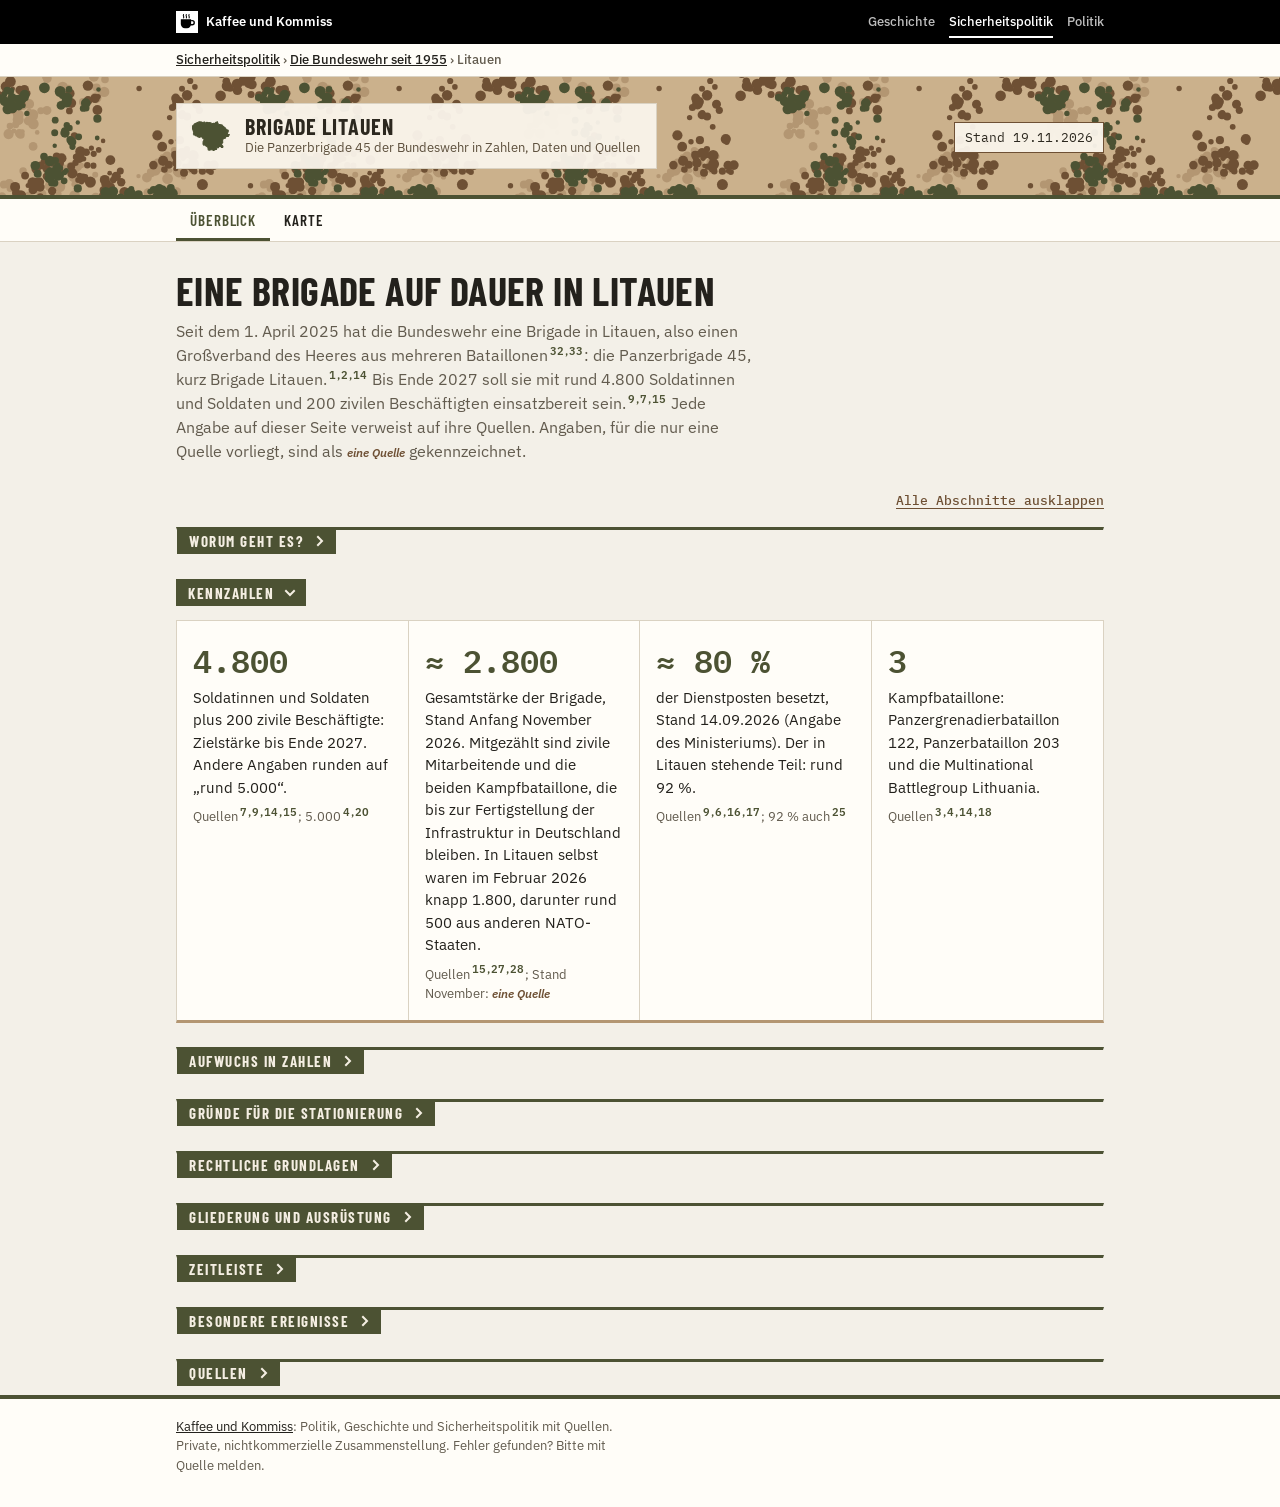
==== index.html @ 0fd501fd "Arbeitsstand aus claude/project-thread-g8y09g nach main übernehmen (PRs #5–#8) Co-Authored-By: Claud" ====
<!doctype html>
<html lang="de" class="kk-b-sipo">
<head>
<meta charset="utf-8">
<meta name="viewport" content="width=device-width, initial-scale=1">
<title>Brigade Litauen der Bundeswehr</title>
<meta name="description" content="Die Panzerbrigade 45 der Bundeswehr in Litauen: Kennzahlen, Aufwuchs, rechtliche Grundlagen, Zeitleiste und Kritik, jede Angabe mit Quelle.">
<link rel="canonical" href="https://kaffeeundkommiss.github.io/bundeswehr-litauen/">
<meta property="og:type" content="website">
<meta property="og:locale" content="de_DE">
<meta property="og:site_name" content="Kaffee und Kommiss">
<meta property="og:title" content="Brigade Litauen: die Panzerbrigade 45 der Bundeswehr">
<meta property="og:description" content="Die Panzerbrigade 45 der Bundeswehr in Litauen: Kennzahlen, Aufwuchs, rechtliche Grundlagen, Zeitleiste und Kritik, jede Angabe mit Quelle.">
<meta property="og:url" content="https://kaffeeundkommiss.github.io/bundeswehr-litauen/">
<!-- Vorschau für Linkvorschauen, erzeugt mit werkzeuge/vorschau.js -->
<meta property="og:image" content="https://kaffeeundkommiss.github.io/bundeswehr-litauen/vorschau/start.jpg?v=70d48cb3">
<meta property="og:image:width" content="1200">
<meta property="og:image:height" content="630">
<meta property="og:image:alt" content="Brigade Litauen">
<meta name="twitter:card" content="summary_large_image">
<meta name="twitter:image" content="https://kaffeeundkommiss.github.io/bundeswehr-litauen/vorschau/start.jpg?v=70d48cb3">
<link rel="icon" href="favicon.svg" type="image/svg+xml">
<link rel="icon" href="favicon-32.png" type="image/png" sizes="32x32">
<link rel="apple-touch-icon" href="apple-touch-icon.png">
<link rel="preconnect" href="https://fonts.googleapis.com">
<link rel="preconnect" href="https://fonts.gstatic.com" crossorigin>
<link rel="stylesheet" href="https://fonts.googleapis.com/css2?family=Barlow+Condensed:wght@500;600;700&family=IBM+Plex+Sans:wght@400;500;600;700&family=IBM+Plex+Mono:wght@400;500;600&display=swap">
<link rel="stylesheet" href="basis.css">
<link rel="stylesheet" href="style.css">
<script src="seite.js" defer></script>
</head>
<body>
<div class="kk-leiste"><div class="kk-in">
  <a class="kk-haus" href="https://kaffeeundkommiss.github.io/"><img src="kk-tasse.svg" alt="" width="22" height="22"><span>Kaffee und Kommiss</span></a>
  <nav class="kk-bereiche" aria-label="Bereiche"><a href="https://kaffeeundkommiss.github.io/geschichte/">Geschichte</a><a href="https://kaffeeundkommiss.github.io/sicherheitspolitik/" aria-current="true"><span class="kk-lang">Sicherheitspolitik</span><span class="kk-kurz">Sicherheit</span></a><a href="https://kaffeeundkommiss.github.io/politik/">Politik</a></nav>
</div></div>
<nav class="kk-pfad" aria-label="Pfad"><div class="kk-in"><a href="https://kaffeeundkommiss.github.io/sicherheitspolitik/">Sicherheitspolitik</a> › <a href="https://kaffeeundkommiss.github.io/sicherheitspolitik/bundeswehr/">Die Bundeswehr seit 1955</a> › <span aria-current="page">Litauen</span></div></nav>
<header class="top">
  <div class="wrap">
    <div class="marke">
      <svg class="logo" viewBox="0 0 64 64" aria-hidden="true" focusable="false"><path d="M57.1 23.7 L57.2 25.0 L55.7 29.3 L59.0 30.2 L57.7 31.2 L57.1 32.7 L54.0 32.4 L52.8 35.2 L50.3 35.7 L49.4 36.9 L48.9 38.5 L49.1 41.8 L48.0 42.8 L47.1 45.5 L47.4 46.2 L48.6 45.9 L49.5 47.2 L49.0 48.7 L46.9 48.8 L46.8 47.5 L47.3 47.3 L46.4 46.2 L45.6 47.1 L44.0 46.9 L42.8 49.0 L40.4 48.9 L40.1 51.6 L39.0 51.2 L36.3 53.0 L35.1 52.9 L34.3 51.8 L29.2 52.8 L27.9 52.1 L27.4 48.4 L24.6 46.2 L23.8 46.3 L23.4 45.4 L21.8 44.6 L21.2 45.3 L20.3 43.7 L20.5 40.0 L21.9 37.8 L21.7 36.6 L19.9 35.4 L19.3 33.6 L16.3 33.5 L14.7 34.2 L14.0 33.2 L13.4 33.4 L10.3 31.5 L9.3 31.5 L8.1 29.9 L7.1 30.6 L7.0 28.6 L6.3 29.0 L6.9 27.8 L6.7 26.2 L5.1 21.7 L5.1 17.1 L6.4 16.9 L7.7 14.6 L14.8 11.4 L18.8 11.8 L20.2 12.5 L22.6 11.5 L23.9 13.3 L26.0 12.1 L27.9 12.8 L29.1 12.5 L31.4 12.8 L34.0 14.0 L35.7 13.4 L36.9 14.0 L39.1 12.1 L40.7 11.6 L40.9 11.0 L42.8 15.0 L48.3 16.0 L48.6 16.8 L53.2 20.7 L54.1 22.5 L57.1 23.7Z"/></svg>
      <div>
      <div class="name">Brigade Litauen</div>
      <div class="unter">Die Panzerbrigade 45 der Bundeswehr in Zahlen, Daten und Quellen</div>
      </div>
    </div>
    <div class="badges"><span>Stand 19.11.2026</span></div>
  </div>
</header>

<nav class="seiten" aria-label="Seiten">
  <ul>
    <li><a href="index.html" aria-current="page">Überblick</a></li>
    <li><a href="karte.html">Karte</a></li>
  </ul>
</nav>
<main>
  <section class="einleitung">
    <h1>Eine Brigade auf Dauer in Litauen</h1>
    <p>Seit dem 1. April 2025 hat die Bundeswehr eine Brigade in Litauen, also einen Großverband des Heeres aus mehreren Bataillonen<sup class="q"><a href="#q32" aria-label="Quelle 32">32</a>,<a href="#q33" aria-label="Quelle 33">33</a></sup>: die Panzerbrigade 45, kurz Brigade Litauen.<sup class="q"><a href="#q1" aria-label="Quelle 1">1</a>,<a href="#q2" aria-label="Quelle 2">2</a>,<a href="#q14" aria-label="Quelle 14">14</a></sup> Bis Ende 2027 soll sie mit rund 4.800 Soldatinnen und Soldaten und 200 zivilen Beschäftigten einsatzbereit sein.<sup class="q"><a href="#q9" aria-label="Quelle 9">9</a>,<a href="#q7" aria-label="Quelle 7">7</a>,<a href="#q15" aria-label="Quelle 15">15</a></sup> Jede Angabe auf dieser Seite verweist auf ihre Quellen. Angaben, für die nur eine Quelle vorliegt, sind als <span class="marke-einzel">eine Quelle</span> gekennzeichnet.</p>
  </section>

  <section aria-labelledby="h-worum" class="karte block">
    <h2 id="h-worum">Worum geht es?</h2>
    <p>Litauen liegt an der Ostflanke der NATO und grenzt an Belarus und an die russische Oblast Kaliningrad.<sup class="q"><a href="#k1" aria-label="Quelle K1">K1</a></sup> Seit 2017 führt die Bundeswehr dort einen multinationalen NATO-Gefechtsverband, die frühere enhanced-Forward-Presence-Battlegroup.<sup class="q"><a href="#q2" aria-label="Quelle 2">2</a>,<a href="#q4" aria-label="Quelle 4">4</a>,<a href="#q19" aria-label="Quelle 19">19</a></sup> Die Brigade Litauen geht darüber hinaus: Ein vollständiger Kampfverband des Heeres wird auf Dauer in Litauen stationiert; die Soldatinnen und Soldaten sollen dort mit ihren Familien leben.<sup class="q"><a href="#q4" aria-label="Quelle 4">4</a>,<a href="#q20" aria-label="Quelle 20">20</a>,<a href="#q23" aria-label="Quelle 23">23</a></sup></p>
    <p><strong>Kein Auslandseinsatz im üblichen Sinn.</strong> Anders als bei KFOR oder in Mali handelt es sich um eine dauerhafte Stationierung auf Einladung Litauens, nicht um einen Einsatz mit jährlich zu verlängerndem Bundestagsmandat. Rechtsgrundlage ist ein Abkommen zwischen beiden Staaten, das der Bundestag per Gesetz gebilligt hat; siehe <a href="#h-recht">Rechtliche Grundlagen</a>.<sup class="q"><a href="#q8" aria-label="Quelle 8">8</a>,<a href="#q10" aria-label="Quelle 10">10</a>,<a href="#q11" aria-label="Quelle 11">11</a> <span class="marke-einzel">Einordnung dieser Seite</span></sup></p>
  </section>

  <section aria-labelledby="h-zahlen" data-offen>
    <h2 id="h-zahlen">Kennzahlen</h2>
    <div class="kennzahlen">
      <div class="karte zahl">
        <div class="wert">4.800</div>
        <div class="text">Soldatinnen und Soldaten plus 200 zivile Beschäftigte: Zielstärke bis Ende 2027. Andere Angaben runden auf „rund 5.000“.</div>
        <div class="beleg">Quellen<sup class="q"><a href="#q7" aria-label="Quelle 7">7</a>,<a href="#q9" aria-label="Quelle 9">9</a>,<a href="#q14" aria-label="Quelle 14">14</a>,<a href="#q15" aria-label="Quelle 15">15</a></sup>; 5.000<sup class="q"><a href="#q4" aria-label="Quelle 4">4</a>,<a href="#q20" aria-label="Quelle 20">20</a></sup></div>
      </div>
      <div class="karte zahl">
        <div class="wert">≈ 2.800</div>
        <div class="text">Gesamtstärke der Brigade, Stand Anfang November 2026. Mitgezählt sind zivile Mitarbeitende und die beiden Kampfbataillone, die bis zur Fertigstellung der Infrastruktur in Deutschland bleiben. In Litauen selbst waren im Februar 2026 knapp 1.800, darunter rund 500 aus anderen NATO-Staaten.</div>
        <div class="beleg">Quellen<sup class="q"><a href="#q15" aria-label="Quelle 15">15</a>,<a href="#q27" aria-label="Quelle 27">27</a>,<a href="#q28" aria-label="Quelle 28">28</a></sup>; Stand November: <span class="marke-einzel">eine Quelle</span></div>
      </div>
      <div class="karte zahl">
        <div class="wert">≈ 80 %</div>
        <div class="text">der Dienstposten besetzt, Stand 14.09.2026 (Angabe des Ministeriums). Der in Litauen stehende Teil: rund 92 %.</div>
        <div class="beleg">Quellen<sup class="q"><a href="#q9" aria-label="Quelle 9">9</a>,<a href="#q6" aria-label="Quelle 6">6</a>,<a href="#q16" aria-label="Quelle 16">16</a>,<a href="#q17" aria-label="Quelle 17">17</a></sup>; 92 % auch<sup class="q"><a href="#q25" aria-label="Quelle 25">25</a></sup></div>
      </div>
      <div class="karte zahl">
        <div class="wert">3</div>
        <div class="text">Kampfbataillone: Panzergrenadierbataillon 122, Panzerbataillon 203 und die Multinational Battlegroup Lithuania.</div>
        <div class="beleg">Quellen<sup class="q"><a href="#q3" aria-label="Quelle 3">3</a>,<a href="#q4" aria-label="Quelle 4">4</a>,<a href="#q14" aria-label="Quelle 14">14</a>,<a href="#q18" aria-label="Quelle 18">18</a></sup></div>
      </div>
    </div>
  </section>

  <section aria-labelledby="h-aufwuchs" class="karte block">
    <h2 id="h-aufwuchs">Aufwuchs in Zahlen</h2>
    <p>Die Brigade wächst schrittweise. Im April 2024 nahm ein Vorkommando in Vilnius die Arbeit auf, im Oktober 2024 wuchs es zu einem Aufstellungsstab.<sup class="q"><a href="#q1" aria-label="Quelle 1">1</a>,<a href="#q4" aria-label="Quelle 4">4</a>,<a href="#q7" aria-label="Quelle 7">7</a>,<a href="#q12" aria-label="Quelle 12">12</a></sup> Das Ministerium nannte dafür etwa 150 Personen.<sup class="q"><a href="#q7" aria-label="Quelle 7">7</a> <span class="marke-einzel">eine Quelle</span></sup> Zum Aufstellungsappell im Mai 2025 waren rund 400 Bundeswehrangehörige in Litauen.<sup class="q"><a href="#q14" aria-label="Quelle 14">14</a>,<a href="#q24" aria-label="Quelle 24">24</a></sup> Anfang Februar 2026 kam die Multinational Battlegroup Lithuania mit rund 1.700 Soldatinnen und Soldaten hinzu.<sup class="q"><a href="#q3" aria-label="Quelle 3">3</a>,<a href="#q18" aria-label="Quelle 18">18</a></sup></p>
    <figure class="grafik">
      <figcaption class="g-titel">Personalstärke der Brigade Litauen zu ausgewählten Zeitpunkten</figcaption>
      <ul class="staerke breit" role="list">
        <li><span class="j">04/2024</span><span class="b" style="--w:0.4%"></span><span class="z">≈ 20</span></li>
        <li><span class="j">11/2024</span><span class="b" style="--w:3.1%"></span><span class="z">≈ 150</span></li>
        <li><span class="j">05/2025</span><span class="b" style="--w:8.3%"></span><span class="z">≈ 400</span></li>
        <li><span class="j">11/2026</span><span class="b" style="--w:58%"></span><span class="z">≈ 2.800</span></li>
        <li><span class="j">Ziel 2027</span><span class="b ziel" style="--w:100%"></span><span class="z">4.800</span></li>
      </ul>
      <p class="hinweis">Quelle je Zeile: 04/2024 Vorkommando<sup class="q"><a href="#q5" aria-label="Quelle 5">5</a></sup>; 11/2024 Aufstellungsstab<sup class="q"><a href="#q7" aria-label="Quelle 7">7</a></sup>; 05/2025 Bundeswehrangehörige in Litauen<sup class="q"><a href="#q14" aria-label="Quelle 14">14</a>,<a href="#q24" aria-label="Quelle 24">24</a></sup>; 11/2026 Gesamtstärke der Brigade<sup class="q"><a href="#q15" aria-label="Quelle 15">15</a></sup>; Ziel: Soldatinnen und Soldaten ohne zivile Beschäftigte<sup class="q"><a href="#q9" aria-label="Quelle 9">9</a>,<a href="#q7" aria-label="Quelle 7">7</a></sup>. Einzelne Stichtage, keine durchgehende Reihe. Die Zählweisen unterscheiden sich: Bis 2025 sind Kräfte in Litauen gezählt, 2026 die Gesamtstärke einschließlich der Multinational Battlegroup; mitgezählt sind laut Ministerium auch zivile Mitarbeitende und die beiden noch in Deutschland stationierten Bataillone<sup class="q"><a href="#q27" aria-label="Quelle 27">27</a>,<a href="#q28" aria-label="Quelle 28">28</a></sup>. 04/2024, 11/2024 und 11/2026 je <span class="marke-einzel">eine Quelle</span>. Einheit: Personen.</p>
    </figure>
    <p>Zur Besetzung der Dienstposten gibt es abweichende Angaben. Das Verteidigungsministerium nannte am 14. September 2026 fast 80 Prozent, ausschließlich durch Freiwillige; seit Mai hätten sich mehr als 2.500 Soldatinnen und Soldaten gemeldet.<sup class="q"><a href="#q9" aria-label="Quelle 9">9</a>,<a href="#q6" aria-label="Quelle 6">6</a>,<a href="#q16" aria-label="Quelle 16">16</a></sup> Die Bild-Zeitung berichtete am selben Tag von etwa 60 Prozent.<sup class="q"><a href="#q25" aria-label="Quelle 25">25</a> <span class="marke-einzel">eine Quelle, weitergegeben</span></sup></p>
  </section>

  <section aria-labelledby="h-gruende" class="karte block">
    <h2 id="h-gruende">Gründe für die Stationierung</h2>
    <p>Im Juni 2022 hatte Deutschland zugesagt, eine kampfbereite Brigade für Litauen zu führen. Berlin verstand das so, dass der größte Teil der Brigade in Deutschland bleibt und nur ein Führungselement in Litauen steht.<sup class="q"><a href="#q22" aria-label="Quelle 22">22</a>,<a href="#q21" aria-label="Quelle 21">21</a></sup></p>
    <p>Am 26. Juni 2023 erklärte Verteidigungsminister Boris Pistorius in Litauen, Deutschland sei bereit, eine „robuste Brigade“ von rund 4.000 Soldaten dauerhaft dort zu stationieren.<sup class="q"><a href="#q23" aria-label="Quelle 23">23</a>,<a href="#q22" aria-label="Quelle 22">22</a>,<a href="#q21" aria-label="Quelle 21">21</a></sup> Bedingung war, dass Litauen die nötige Infrastruktur schafft.<sup class="q"><a href="#q22" aria-label="Quelle 22">22</a>,<a href="#q23" aria-label="Quelle 23">23</a></sup></p>
    <p>Die Bundesregierung begründet die Brigade mit der Abschreckung an der NATO-Ostflanke. Der Kommandeur sagt dazu: „Der Schutz von Vilnius ist der Schutz von Berlin.“<sup class="q"><a href="#q15" aria-label="Quelle 15">15</a></sup> Bundeskanzler Friedrich Merz versprach beim Aufstellungsappell im Mai 2025, das Gebiet der NATO zu verteidigen.<sup class="q"><a href="#q24" aria-label="Quelle 24">24</a> <span class="marke-einzel">eine Quelle</span></sup></p>
    <p>Bundeswehr, die Bundestagszeitung „Das Parlament“ und der litauische Rundfunk sprechen von einer dauerhaften Stationierung.<sup class="q"><a href="#q4" aria-label="Quelle 4">4</a>,<a href="#q28" aria-label="Quelle 28">28</a>,<a href="#q20" aria-label="Quelle 20">20</a></sup> Rechtlich gilt das Abkommen zunächst zehn Jahre und verlängert sich danach automatisch um jeweils fünf Jahre, wenn keine Seite kündigt.<sup class="q"><a href="#q29" aria-label="Quelle 29">29</a> <span class="marke-einzel">eine Quelle (Vertragstext)</span></sup></p>
    <div class="lesarten">
      <div><h3>Zustimmung</h3><p>Bundesregierung und Brigadeführung sehen die Brigade als Beitrag zur Verteidigung und Abschreckung an der NATO-Ostflanke.<sup class="q"><a href="#q15" aria-label="Quelle 15">15</a>,<a href="#q24" aria-label="Quelle 24">24</a>,<a href="#q9" aria-label="Quelle 9">9</a></sup> Der SPD-Außenpolitiker Michael Roth nannte die Ankündigung 2023 eine „positive Überraschung“.<sup class="q"><a href="#q21" aria-label="Quelle 21">21</a> <span class="marke-einzel">eine Quelle, Übersetzung</span></sup></p></div>
      <div><h3>Kritik und Bedenken</h3><p>2023 berichteten Medien, hohe Offiziere hätten von der Zusage abgeraten; der CSU-Abgeordnete Florian Hahn sprach von einem ungedeckten Scheck an Litauen.<sup class="q"><a href="#q21" aria-label="Quelle 21">21</a> <span class="marke-einzel">eine Quelle</span></sup> 2026 kritisierte das BSW, dass Soldaten erstmals auch ohne freiwillige Meldung nach Litauen versetzt werden.<sup class="q"><a href="#q26" aria-label="Quelle 26">26</a>,<a href="#q25" aria-label="Quelle 25">25</a></sup> Im Bundestag stimmten Die Linke und das BSW gegen das Stationierungsabkommen.<sup class="q"><a href="#q11" aria-label="Quelle 11">11</a> <span class="marke-einzel">eine Quelle</span></sup></p></div>
    </div>
  </section>

  <section aria-labelledby="h-recht" class="karte block" id="recht">
    <h2 id="h-recht">Rechtliche Grundlagen</h2>
    <div class="recht">
      <div class="recht-ebene">
        <div class="recht-kopf">
          <svg class="recht-symbol" viewBox="0 0 64 64" role="img" aria-label="Flagge Litauens"><rect width="64" height="22" fill="#FDB913"/><rect y="21" width="64" height="22" fill="#006A44"/><rect y="42" width="64" height="22" fill="#C1272D"/></svg>
          <h3>Abkommen mit Litauen</h3>
        </div>
        <p>Die Stationierung beruht auf der Einladung und ausdrücklichen Zustimmung der litauischen Regierung.<sup class="q"><a href="#q8" aria-label="Quelle 8">8</a> <span class="marke-einzel">eine Quelle</span></sup> Am 18. Dezember 2023 unterzeichneten die Verteidigungsminister Pistorius und Arvydas Anušauskas in Vilnius eine Roadmap.<sup class="q"><a href="#q1" aria-label="Quelle 1">1</a>,<a href="#q5" aria-label="Quelle 5">5</a>,<a href="#q14" aria-label="Quelle 14">14</a></sup> Am 13. September 2024 folgte in Berlin ein Abkommen, das die rechtlichen Rahmenbedingungen für die Präsenz der Bundeswehr regelt.<sup class="q"><a href="#q7" aria-label="Quelle 7">7</a>,<a href="#q10" aria-label="Quelle 10">10</a>,<a href="#q13" aria-label="Quelle 13">13</a>,<a href="#q12" aria-label="Quelle 12">12</a></sup> Das litauische Parlament ratifizierte es am 3. Oktober 2024.<sup class="q"><a href="#q12" aria-label="Quelle 12">12</a>,<a href="#q11" aria-label="Quelle 11">11</a></sup></p>
        <p>Litauen trägt die Kosten für die militärische und zivile Infrastruktur und stellt Wohnungen, Kitas und Schulen bereit.<sup class="q"><a href="#q4" aria-label="Quelle 4">4</a>,<a href="#q5" aria-label="Quelle 5">5</a>,<a href="#q20" aria-label="Quelle 20">20</a>,<a href="#q14" aria-label="Quelle 14">14</a></sup></p>
      </div>
      <div class="recht-ebene">
        <div class="recht-kopf">
          <svg class="recht-symbol" viewBox="0 0 64 64" role="img" aria-label="Bundesflagge"><rect width="64" height="22" fill="#000"/><rect y="21" width="64" height="22" fill="#DD0000"/><rect y="42" width="64" height="22" fill="#FFCC00"/></svg>
          <h3>Bundestag</h3>
        </div>
        <p>Den Gesetzentwurf zum Abkommen (Drucksache 20/14020) brachten SPD und Grüne im Dezember 2024 ein; die erste Lesung, die erste von in der Regel drei Beratungen eines Gesetzentwurfs im Bundestag<sup class="q"><a href="#q34" aria-label="Quelle 34">34</a>,<a href="#q35" aria-label="Quelle 35">35</a></sup>, war am 5. Dezember 2024.<sup class="q"><a href="#q10" aria-label="Quelle 10">10</a>,<a href="#q11" aria-label="Quelle 11">11</a></sup> Am 31. Januar 2025 nahm der Bundestag das Gesetz mehrheitlich an; Die Linke und das BSW stimmten dagegen, die AfD enthielt sich.<sup class="q"><a href="#q11" aria-label="Quelle 11">11</a>,<a href="#q30" aria-label="Quelle 30">30</a>,<a href="#q13" aria-label="Quelle 13">13</a>,<a href="#q12" aria-label="Quelle 12">12</a></sup> Das Vertragsgesetz datiert vom 24. Februar 2025, das Abkommen trat am 8. April 2025 in Kraft.<sup class="q"><a href="#q31" aria-label="Quelle 31">31</a> <span class="marke-einzel">eine Quelle</span></sup></p>
        <p>Ein Mandat wie bei Auslandseinsätzen ist für die Stationierung nach Darstellung des Verteidigungsministeriums nicht erforderlich. Der Bundestag wäre zu beteiligen, sobald die qualifizierte Erwartung besteht, dass die Soldaten in bewaffnete Unternehmungen einbezogen werden, etwa bei einem Angriff.<sup class="q"><a href="#q8" aria-label="Quelle 8">8</a> <span class="marke-einzel">eine Quelle (BMVg)</span></sup></p>
      </div>
      <div class="recht-ebene">
        <div class="recht-kopf">
          <svg class="recht-symbol" viewBox="0 0 64 64" role="img" aria-label="Symbol NATO (eigene Zeichnung)"><rect width="64" height="64" fill="#1F3A68"/><rect x="5" y="5" width="54" height="54" fill="none" stroke="#fff" stroke-width="1.5"/><text x="32" y="39" fill="#fff" font-family="Barlow Condensed,Arial Narrow,sans-serif" font-weight="700" font-size="17" text-anchor="middle" letter-spacing="1">NATO</text></svg>
          <h3>NATO</h3>
        </div>
        <p>Auftrag ist die Landes- und Bündnisverteidigung nach Artikel 87a des Grundgesetzes. Im Bündnisfall nach Artikel 5 des Nordatlantikvertrags würde die Brigade der NATO unterstellt.<sup class="q"><a href="#q8" aria-label="Quelle 8">8</a> <span class="marke-einzel">eine Quelle (BMVg)</span></sup> Die Multinational Battlegroup Lithuania, seit Februar 2026 Teil der Brigade, war zuvor Teil der NATO-Mission enhanced Forward Presence.<sup class="q"><a href="#q3" aria-label="Quelle 3">3</a>,<a href="#q19" aria-label="Quelle 19">19</a></sup></p>
      </div>
    </div>
    <p class="hinweis">Das NATO-Symbol ist eine eigene, vereinfachte Zeichnung und kein offizielles Emblem.</p>
  </section>

  <section aria-labelledby="h-gliederung" class="karte block">
    <h2 id="h-gliederung">Gliederung und Ausrüstung</h2>
    <p>Die Panzerbrigade 45 gehört zur 10. Panzerdivision mit Sitz in Veitshöchheim.<sup class="q"><a href="#q1" aria-label="Quelle 1">1</a>,<a href="#q15" aria-label="Quelle 15">15</a>,<a href="#q18" aria-label="Quelle 18">18</a></sup> Erster Kommandeur ist Brigadegeneral Christoph Huber.<sup class="q"><a href="#q1" aria-label="Quelle 1">1</a>,<a href="#q13" aria-label="Quelle 13">13</a>,<a href="#q14" aria-label="Quelle 14">14</a>,<a href="#q15" aria-label="Quelle 15">15</a></sup></p>
    <div class="tabelle">
      <table>
        <thead><tr><th>Verband</th><th>Heimat</th><th>Stand</th></tr></thead>
        <tbody>
          <tr><td>Panzergrenadierbataillon 122</td><td>Oberviechtach (Bayern)</td><td>Ende Januar 2026 unterstellt, Verlegung nach Litauen 2027. <span class="beleg"><sup class="q"><a href="#q4" aria-label="Quelle 4">4</a>,<a href="#q19" aria-label="Quelle 19">19</a></sup>; Verlegung<sup class="q"><a href="#q15" aria-label="Quelle 15">15</a> <span class="marke-einzel">eine Quelle</span></sup></span></td></tr>
          <tr><td>Panzerbataillon 203</td><td>Augustdorf (Nordrhein-Westfalen)</td><td>Ende Januar 2026 unterstellt, Verlegung nach Litauen 2027. <span class="beleg"><sup class="q"><a href="#q4" aria-label="Quelle 4">4</a>,<a href="#q18" aria-label="Quelle 18">18</a></sup>; Verlegung<sup class="q"><a href="#q15" aria-label="Quelle 15">15</a> <span class="marke-einzel">eine Quelle</span></sup></span></td></tr>
          <tr><td>Multinational Battlegroup Lithuania</td><td>Rukla (Litauen)</td><td>Seit 4. Februar 2026 Teil der Brigade, rund 1.700 Soldatinnen und Soldaten, auch aus den Niederlanden und Norwegen. <span class="beleg"><sup class="q"><a href="#q3" aria-label="Quelle 3">3</a>,<a href="#q18" aria-label="Quelle 18">18</a></sup>; Partner<sup class="q"><a href="#q14" aria-label="Quelle 14">14</a>,<a href="#q15" aria-label="Quelle 15">15</a></sup></span></td></tr>
        </tbody>
      </table>
    </div>
    <p>Hinzu kommen Unterstützungskräfte, darunter eine Fernmeldekompanie und ein Sanitätszentrum.<sup class="q"><a href="#q1" aria-label="Quelle 1">1</a>,<a href="#q14" aria-label="Quelle 14">14</a></sup> Die Brigade soll mit Kampfpanzern Leopard 2 und Schützenpanzern Puma ausgerüstet sein.<sup class="q"><a href="#q5" aria-label="Quelle 5">5</a>,<a href="#q13" aria-label="Quelle 13">13</a></sup> Das Panzerbataillon 203 hat laut Kommandeur den Leopard 2A7A1, die Panzergrenadiere den Puma S1.<sup class="q"><a href="#q15" aria-label="Quelle 15">15</a> <span class="marke-einzel">eine Quelle</span></sup> Bei der Übung Freedom Shield im Juni 2026 waren Leopard 2A6 im Einsatz.<sup class="q"><a href="#q18" aria-label="Quelle 18">18</a> <span class="marke-einzel">eine Quelle</span></sup></p>
  </section>

  <section aria-labelledby="h-zeit" class="karte block">
    <h2 id="h-zeit">Zeitleiste</h2>
    <ol class="zeitleiste">
      <li data-datum="2017-02-01" data-art="einsatz"><time datetime="2017">2017</time><div>Die Bundeswehr übernimmt die Führung der NATO-Battlegroup in Litauen (enhanced Forward Presence). <span class="beleg"><sup class="q"><a href="#q2" aria-label="Quelle 2">2</a>,<a href="#q4" aria-label="Quelle 4">4</a>,<a href="#q19" aria-label="Quelle 19">19</a></sup></span></div></li>
      <li data-datum="2022-06-07" data-symbol="dokument" data-art="status"><time datetime="2022-06-07">07.06.2022</time><div>Deutschland sagt zu, eine kampfbereite Brigade für Litauen zu führen; der Großteil soll in Deutschland bleiben. <span class="beleg"><sup class="q"><a href="#q22" aria-label="Quelle 22">22</a>,<a href="#q21" aria-label="Quelle 21">21</a></sup></span></div></li>
      <li data-datum="2023-06-26" data-symbol="dokument" data-art="status"><time datetime="2023-06-26">26.06.2023</time><div>Pistorius kündigt in Litauen an, rund 4.000 Soldaten dauerhaft zu stationieren. <span class="beleg"><sup class="q"><a href="#q23" aria-label="Quelle 23">23</a>,<a href="#q22" aria-label="Quelle 22">22</a>,<a href="#q21" aria-label="Quelle 21">21</a></sup></span></div></li>
      <li data-datum="2023-12-18" data-symbol="dokument" data-art="status"><time datetime="2023-12-18">18.12.2023</time><div>Roadmap zur Stationierung in Vilnius unterzeichnet. <span class="beleg"><sup class="q"><a href="#q1" aria-label="Quelle 1">1</a>,<a href="#q5" aria-label="Quelle 5">5</a>,<a href="#q14" aria-label="Quelle 14">14</a></sup></span></div></li>
      <li data-datum="2024-04-08" data-art="einsatz"><time datetime="2024-04">04/2024</time><div>Ein Vorkommando nimmt in Vilnius die Arbeit auf. <span class="beleg"><sup class="q"><a href="#q1" aria-label="Quelle 1">1</a>,<a href="#q4" aria-label="Quelle 4">4</a>,<a href="#q7" aria-label="Quelle 7">7</a></sup></span></div></li>
      <li data-datum="2024-09-13" data-symbol="dokument" data-art="status"><time datetime="2024-09-13">13.09.2024</time><div>Abkommen über die Stationierung in Berlin unterzeichnet. <span class="beleg"><sup class="q"><a href="#q7" aria-label="Quelle 7">7</a>,<a href="#q10" aria-label="Quelle 10">10</a>,<a href="#q13" aria-label="Quelle 13">13</a></sup></span></div></li>
      <li data-datum="2024-10-03" data-symbol="dokument" data-art="status"><time datetime="2024-10-03">03.10.2024</time><div>Das litauische Parlament ratifiziert das Abkommen. <span class="beleg"><sup class="q"><a href="#q12" aria-label="Quelle 12">12</a> <span class="marke-einzel">eine Quelle (Datum)</span></sup></span></div></li>
      <li data-datum="2025-01-31" data-art="bundestag"><time datetime="2025-01-31">31.01.2025</time><div>Der Bundestag billigt das Abkommen per Gesetz. <span class="beleg"><sup class="q"><a href="#q11" aria-label="Quelle 11">11</a>,<a href="#q30" aria-label="Quelle 30">30</a>,<a href="#q13" aria-label="Quelle 13">13</a>,<a href="#q12" aria-label="Quelle 12">12</a></sup></span></div></li>
      <li data-datum="2025-04-01" data-art="einsatz"><time datetime="2025-04-01">01.04.2025</time><div>Die Panzerbrigade 45 wird in Dienst gestellt. <span class="beleg"><sup class="q"><a href="#q1" aria-label="Quelle 1">1</a>,<a href="#q2" aria-label="Quelle 2">2</a>,<a href="#q4" aria-label="Quelle 4">4</a>,<a href="#q19" aria-label="Quelle 19">19</a></sup></span></div></li>
      <li data-datum="2025-05-22" data-art="einsatz"><time datetime="2025-05-22">22.05.2025</time><div>Feierlicher Aufstellungsappell in Vilnius. <span class="beleg"><sup class="q"><a href="#q4" aria-label="Quelle 4">4</a>,<a href="#q14" aria-label="Quelle 14">14</a>,<a href="#q24" aria-label="Quelle 24">24</a>,<a href="#q20" aria-label="Quelle 20">20</a></sup></span></div></li>
      <li data-datum="2026-01-28" data-art="einsatz"><time datetime="2026-01">Ende 01/2026</time><div>Panzergrenadierbataillon 122 und Panzerbataillon 203 werden der Brigade unterstellt. <span class="beleg"><sup class="q"><a href="#q4" aria-label="Quelle 4">4</a>,<a href="#q19" aria-label="Quelle 19">19</a>,<a href="#q3" aria-label="Quelle 3">3</a></sup></span></div></li>
      <li data-datum="2026-02-04" data-art="einsatz"><time datetime="2026-02-04">04.02.2026</time><div>Die Multinational Battlegroup Lithuania wird Teil der Brigade. <span class="beleg"><sup class="q"><a href="#q3" aria-label="Quelle 3">3</a>,<a href="#q18" aria-label="Quelle 18">18</a></sup></span></div></li>
      <li data-datum="2026-09-14" data-art="status"><time datetime="2026-09-14">14.09.2026</time><div>Das Ministerium meldet rund 80 Prozent besetzte Dienstposten und kündigt ergänzende Pflichtversetzungen an. <span class="beleg"><sup class="q"><a href="#q9" aria-label="Quelle 9">9</a>,<a href="#q6" aria-label="Quelle 6">6</a>,<a href="#q25" aria-label="Quelle 25">25</a></sup></span> <a href="#personal">Mehr dazu</a></div></li>
      <li data-datum="2026-11-20" data-art="einsatz"><time datetime="2026-11">11/2026</time><div>Übung Freedom Shield 26-II mit rund 3.800 Teilnehmenden aus acht NATO-Staaten, die bislang größte Gefechtsübung der Bundeswehr in Litauen. <span class="beleg"><sup class="q"><a href="#q19" aria-label="Quelle 19">19</a> <span class="marke-einzel">eine Quelle (Zahl)</span></sup>; Übung<sup class="q"><a href="#q18" aria-label="Quelle 18">18</a></sup></span></div></li>
      <li data-datum="2027-12-31" data-art="einsatz"><time datetime="2027">Ende 2027</time><div>Geplant: volle Einsatzbereitschaft. Der Kommandeur nennt „ab Beginn 2028“. <span class="beleg"><sup class="q"><a href="#q9" aria-label="Quelle 9">9</a>,<a href="#q7" aria-label="Quelle 7">7</a>,<a href="#q19" aria-label="Quelle 19">19</a></sup>; 2028<sup class="q"><a href="#q15" aria-label="Quelle 15">15</a></sup></span></div></li>
    </ol>
  </section>

  <section aria-labelledby="h-ereignisse" class="karte block">
    <h2 id="h-ereignisse">Besondere Ereignisse</h2>
    <div class="ereignis" id="ankuendigung">
      <h3><time datetime="2023-06-26">26.06.2023</time> Die Ankündigung</h3>
      <p>Pistorius gab die Zusage bei einer Pressekonferenz auf dem Übungsplatz Pabradė, gemeinsam mit NATO-Generalsekretär Jens Stoltenberg und Präsident Gitanas Nausėda.<sup class="q"><a href="#q22" aria-label="Quelle 22">22</a>,<a href="#q23" aria-label="Quelle 23">23</a></sup> Nausėda sagte, in Litauen gebe es den politischen Willen, die nötigen Mittel aufzubringen.<sup class="q"><a href="#q23" aria-label="Quelle 23">23</a> <span class="marke-einzel">eine Quelle, Übersetzung</span></sup></p>
      <p>Das polnische Institut OSW hielt den litauischen Zeitplan für die Infrastruktur, Fertigstellung bis 2026, für optimistisch.<sup class="q"><a href="#q22" aria-label="Quelle 22">22</a> <span class="marke-einzel">Einschätzung, eine Quelle</span></sup> Nach heutiger Planung soll die kritische Infrastruktur 2027 fertig sein.<sup class="q"><a href="#q18" aria-label="Quelle 18">18</a> <span class="marke-einzel">eine Quelle</span></sup></p>
    </div>
    <div class="ereignis" id="personal">
      <h3><time datetime="2026-09">09/2026</time> Freiwilligkeit und Pflichtversetzungen</h3>
      <p>Die Bundeswehr setzte für die Brigade zunächst auf Freiwilligkeit.<sup class="q"><a href="#q4" aria-label="Quelle 4">4</a></sup> Am 14. September 2026 entschied das Ministerium, in Mangelbereichen wie Logistik und Informationstechnik ergänzend auch verpflichtende Maßnahmen anzuwenden. Betroffen sei voraussichtlich eine Zahl im mittleren dreistelligen Bereich.<sup class="q"><a href="#q9" aria-label="Quelle 9">9</a>,<a href="#q6" aria-label="Quelle 6">6</a>,<a href="#q16" aria-label="Quelle 16">16</a></sup> Pistorius: „Einsatzbereitschaft geht im Zweifel vor Freiwilligkeit!“<sup class="q"><a href="#q9" aria-label="Quelle 9">9</a></sup></p>
      <p>Nach Recherchen der Bild-Zeitung könnten bis zu 1.000 Bundeswehrangehörige betroffen sein.<sup class="q"><a href="#q25" aria-label="Quelle 25">25</a> <span class="marke-einzel">eine Quelle, weitergegeben</span></sup> Das BSW sah darin den Bruch eines früheren Versprechens.<sup class="q"><a href="#q26" aria-label="Quelle 26">26</a> <span class="marke-einzel">eine Quelle</span></sup></p>
    </div>
  </section>

  <section aria-labelledby="h-quellen" class="karte block quellen">
    <h2 id="h-quellen">Quellen</h2>
    <p class="hinweis">Abgerufen am 14.11.2026. Nicht voneinander unabhängig sind: [1]–[9] (Bundeswehr und Verteidigungsministerium), [10]–[11] (Deutscher Bundestag), [13]–[16] (CPM Defence Network; [16] gibt eine Mitteilung des BMVg wieder), [18]–[19] (Sicherheit &amp; Verteidigung), [20]–[21] (LRT). [17] beruht auf der Pressemitteilung der Bundeswehr, [25] auf Recherchen der Bild-Zeitung. [12] ist die litauische Regierungsseite.</p>
    <ol>
      <li id="q1" value="1">Peter Müller: <a href="https://www.bundeswehr.de/de/organisation/heer/aktuelles/deutsche-panzerbrigade-45-litauen-indienststellung-5927738">Die Bundeswehr hat eine neue Brigade</a>. Bundeswehr (Heer), 01.04.2025.</li>
      <li id="q2" value="2">Bundeswehr: <a href="https://www.bundeswehr.de/de/meldungen/brigade-litauen-einsatzbereitschaft-5936688">Brigade Litauen: Schritt für Schritt zur Einsatzbereitschaft</a>. 06.05.2025.</li>
      <li id="q3" value="3">PIZ Heer: <a href="https://www.bundeswehr.de/de/organisation/heer/aktuelles/aufwuchs-brigade-litauen-6065568">Multinationale Battlegroup integriert – Brigade in Litauen wächst weiter</a>. Bundeswehr, 05.02.2026.</li>
      <li id="q4" value="4">Bundeswehr: <a href="https://www.bundeswehr.de/de/auftrag/verteidigung/aufgaben/bundeswehr-litauen-grosse-schritte-deutsche-kampfbrigade">Bundeswehr in Litauen: In großen Schritten zur deutschen Kampfbrigade</a>. 04.02.2026.</li>
      <li id="q5" value="5">Bundeswehr: <a href="https://www.bundeswehr.de/en/news/bundeswehr-lithuania">The Bundeswehr in Lithuania: Major steps towards the German manoeuvre brigade</a>. 17.09.2024 (englisch).</li>
      <li id="q6" value="6">Bundeswehr: <a href="https://www.bundeswehr.de/de/auftrag/verteidigung/aufgaben/bundeswehr-litauen-grosse-schritte-deutsche-kampfbrigade/brigade-litauen-verpflichtende-massnahmen-6151408">Aufwuchs Brigade Litauen: Ergänzende verpflichtende Maßnahmen entschieden</a>. 14.09.2026.</li>
      <li id="q7" value="7">Lara Finke: <a href="https://www.bmvg.de/de/aktuelles/brigade-litauen-pistorius-kas%C4%8Di%C5%ABnas-zeichnen-abkommen-5837560">Neues zur Brigade Litauen: Pistorius und Kasčiūnas zeichnen gemeinsames Abkommen</a>. Bundesministerium der Verteidigung, 13.09.2024.</li>
      <li id="q8" value="8">Jörg Fleischer: <a href="https://www.bmvg.de/de/aktuelles/rechtlicher-rahmen-fuer-den-einsatz-der-brigade-litauen-5976830">FAQ: Rechtlicher Rahmen für die Brigade Litauen</a>. Bundesministerium der Verteidigung, 18.07.2025.</li>
      <li id="q9" value="9">Bundesministerium der Verteidigung: <a href="https://www.bmvg.de/de/presse/freiwilliger-aufwuchs-der-brigade-litauen-erfolgreich-6151376">Freiwilliger Aufwuchs der Brigade Litauen erfolgreich</a>. Pressemitteilung, 14.09.2026.</li>
      <li id="q10" value="10">Deutscher Bundestag: <a href="https://www.bundestag.de/presse/hib/kurzmeldungen-1033004">Rahmenbedingungen für Bundeswehr-Brigade in Litauen</a>. heute im bundestag 841/2024, 04.12.2024 (zu Drucksache 20/14020).</li>
      <li id="q11" value="11">Deutscher Bundestag: <a href="https://www.bundestag.de/dokumente/textarchiv/2025/kw05-de-bundeswehr-1042034">Bundestag beschließt Artikelgesetz „Zeitenwende“</a> (mit Bericht zum Abkommen mit Litauen, Drucksachen 20/14020 und 20/14347). Textarchiv, Januar 2025. Nur teilweise im Wortlaut gelesen.</li>
      <li id="q12" value="12">Verteidigungsministerium der Republik Litauen: <a href="https://web.archive.org/web/20261012062527/https://kam.lt/en/the-bundestag-has-ratified-the-agreement-on-the-rights-of-german-military-personnel-stationed-in-lithuania/">The Bundestag has ratified the agreement on the rights of German military personnel stationed in Lithuania</a>. 31.01.2025 (englisch); Archivkopie Internet Archive vom 12.10.2026, abgerufen 22.11.2026.</li>
      <li id="q13" value="13">Navid Linnemann: <a href="https://defence-network.com/stationierung-in-litauen-beschlossene-sache/">Stationierung in Litauen beschlossene Sache</a>. CPM Defence Network, 03.02.2025.</li>
      <li id="q14" value="14">Dorothee Frank: <a href="https://defence-network.com/aufstellungsappell-bundeswehr-brigade-litauen/">Aufstellungsappell der Bundeswehr-Brigade Litauen in Vilnius</a>. CPM Defence Network, 22.05.2025.</li>
      <li id="q15" value="15">Navid Linnemann: <a href="https://defence-network.com/kommandeur-brigade-45-litauen-interview/">Brigade 45: „Bis hierher und keinen Schritt weiter!“</a> (Interview mit Brigadegeneral Christoph Huber). CPM Defence Network, 01.11.2026.</li>
      <li id="q16" value="16">CPM Defence Network: <a href="https://defence-network.com/brigade-litauen-personal-nato-ostflanke/">Brigade Litauen: 80 Prozent der Stellen freiwillig besetzt</a>. 14.09.2026 (nach Angaben des BMVg).</li>
      <li id="q17" value="17">Stefan Axel Boes: <a href="https://soldat-und-technik.de/2026/09/streitkraefte/49957/brigade-litauen/">Brigade Litauen: Dienstposten zu rund 80 Prozent besetzt</a>. Soldat &amp; Technik, 15.09.2026. Nur teilweise im Wortlaut gelesen.</li>
      <li id="q18" value="18">Paul Grupp: <a href="https://suv.report/10-panzerdivision-uebt-mit-zwei-brigaden-in-litauen/">10. Panzerdivision übt mit zwei Brigaden in Litauen</a>. Sicherheit &amp; Verteidigung, 02.11.2026.</li>
      <li id="q19" value="19">Paul Grupp: <a href="https://suv.report/panzerbrigade-45-uebt-gewaesseruebergang-ueber-den-nemunas/">Panzerbrigade 45 übt Gewässerübergang über den Nemunas</a>. Sicherheit &amp; Verteidigung, 12.11.2026.</li>
      <li id="q20" value="20">Andrius Balčiūnas: <a href="https://www.lrt.lt/en/news-in-english/19/2571380/germany-s-litauenbrigade-what-is-it-and-why-was-it-formed">Germany’s Litauenbrigade: what is it and why was it formed?</a> LRT, 23.05.2025.</li>
      <li id="q21" value="21">Benas Gerdžiūnas: <a href="https://www.lrt.lt/en/news-in-english/19/2024119/germany-s-baltic-brigade-announcement-a-check-that-cannot-be-cashed">Germany’s Baltic brigade announcement – a check that cannot be cashed?</a> LRT, 29.06.2023.</li>
      <li id="q22" value="22">Justyna Gotkowska, Jakub Graca: <a href="https://www.osw.waw.pl/en/publikacje/analyses/2023-06-30/a-german-brigade-permanently-stationed-lithuania">A German brigade permanently stationed in Lithuania?</a> Ośrodek Studiów Wschodnich (OSW), Warschau, 30.06.2023.</li>
      <li id="q23" value="23">Associated Press: <a href="https://web.archive.org/web/20230627075936/https://www.washingtontimes.com/news/2023/jun/26/germany-offers-to-station-4000-troops-in-lithuania/">Germany offers to station 4,000 troops in Lithuania</a>. Abgedruckt in The Washington Times, 26.06.2023; Archivkopie Internet Archive vom 27.06.2023, abgerufen 22.11.2026.</li>
      <li id="q24" value="24">Derek Scally: <a href="https://www.irishtimes.com/world/europe/2025/05/22/merz-vows-to-defend-nato-territory-as-german-troops-deploy-in-lithuania/">Merz vows to defend Nato territory as German troops deploy in Lithuania</a>. The Irish Times, 22.05.2025.</li>
      <li id="q25" value="25">Johanna Urbancik: <a href="https://de.euronews.com/2026/09/14/freiwilligkeit-bundeswehr-soldaten-litauen">Freiwilligkeit gescheitert: Bundeswehr verpflichtet Soldaten für Litauen</a>. Euronews, 14.09.2026 (stützt sich auf Berichte der Bild).</li>
      <li id="q26" value="26">Lennart Zielke: <a href="https://www.berliner-zeitung.de/article/brigade-litauen-soldaten-werden-erstmals-zwangsversetzt-10400172">BSW attackiert Pistorius: Soldaten sollen gegen ihren Willen nach Litauen</a>. Berliner Zeitung, 16.09.2026. Nur der frei zugängliche Vorspann gelesen.</li>
      <li id="q27" value="27">Bundesministerium der Verteidigung: <a href="https://www.bmvg.de/de/presse/weiterer-meilenstein-aufwuchs-brigade-litauen-6064312">Weiterer Meilenstein beim Aufwuchs der Brigade Litauen</a>. Pressemitteilung, Februar 2026.</li>
      <li id="q28" value="28">Das Parlament: <a href="https://www.das-parlament.de/aussen/europa/wir-soldaten-sind-hier-in-litauen-mehr-als-willkommen">„Wir Soldaten sind hier in Litauen mehr als willkommen“</a>. 2026, Tagesdatum auf der Seite nicht gelesen.</li>
      <li id="q29" value="29">Deutscher Bundestag: <a href="https://dserver.bundestag.de/btd/20/140/2014020.pdf">Drucksache 20/14020</a>, Gesetzentwurf mit Abkommenstext, Artikel 34 Absatz 3 und Begründung zu Artikel 34. Dezember 2024.</li>
      <li id="q30" value="30">Abstimmung21: <a href="https://abstimmung21-mitmachen.de/proposals/309-stationierungsgesetz-litauen">Stationierungsgesetz Litauen</a> („Abstimmung im Bundestag am 31.01.2025“). 30.04.2025.</li>
      <li id="q31" value="31">Auswärtiges Amt: <a href="https://www.recht.bund.de/bgbl/2/2025/208/regelungstext.pdf?__blob=publicationFile&amp;v=2">Bekanntmachung über das Inkrafttreten des deutsch-litauischen Abkommens über die Zusammenarbeit im Verteidigungsbereich</a>. BGBl. 2025 II Nr. 208, 16.07.2025.</li>
      <li id="k1">[K1] Natural Earth: <a href="https://github.com/nvkelso/natural-earth-vector">Natural Earth</a>, Admin 0 Countries und Populated Places 1:10 Mio., gemeinfrei. Erzeugt mit <code>werkzeuge/karten.py</code>.</li>
      <li id="k2">[K2] Wikipedia (englisch): Koordinaten der Artikel <a href="https://en.wikipedia.org/wiki/R%C5%ABdninkai">Rūdninkai</a>, <a href="https://en.wikipedia.org/wiki/Rukla">Rukla</a>, <a href="https://en.wikipedia.org/wiki/Nemen%C4%8Din%C4%97">Nemenčinė</a> und <a href="https://en.wikipedia.org/wiki/Pabrad%C4%97">Pabradė</a>. Abgerufen 14.11.2026.</li>
      <li id="q32" value="32">Bundeswehr: <a href="https://www.bundeswehr.de/de/organisation/zahlen-daten-fakten/kompanie-bataillon-division">Kompanie, Bataillon, Division: Gliederungsformen der Bundeswehr</a>. Ohne Datum, abgerufen 22.11.2026.</li>
      <li id="q33" value="33">Wikipedia: <a href="https://de.wikipedia.org/wiki/Truppenteil">Truppenteil</a>. Abgerufen 22.11.2026. Nur ergänzend genutzt.</li>
      <li id="q34" value="34">Deutscher Bundestag: <a href="https://www.bundestag.de/services/glossar/schluss_abst-245528">Schlussabstimmung</a>. Parlamentsbegriffe A–Z, abgerufen 22.11.2026. Fundstelle: „Gesetzentwürfe durchlaufen im Bundestag in der Regel drei Beratungen (sogenannte Lesungen)“.</li>
      <li id="q35" value="35">Suzanne S. Schüttemeyer: <a href="https://www.bpb.de/system/files/dokument_pdf/BPB_874-19_IzpB_341_Parlamentarische%20Demokratie_ANSICHT_191218.pdf">Parlamentarische Demokratie</a>. Informationen zur politischen Bildung 341, Bundeszentrale für politische Bildung 2019 (PDF), Abschnitte zu Gesetzgebung und Abstimmung, abgerufen 22.11.2026.</li>
    </ol>
  </section>
</main>

<footer class="kk-fuss"><div class="kk-in">
  <p><a href="https://kaffeeundkommiss.github.io/">Kaffee und Kommiss</a>: Politik, Geschichte und Sicherheitspolitik mit Quellen. Private, nichtkommerzielle Zusammenstellung. Fehler gefunden? Bitte mit Quelle melden.</p>
</div></footer>
</body>
</html>
---- basis.css ----
/* Kaffee und Kommiss: gemeinsames Grundsystem aller Bereiche (Variante B, 08.11.2026).
   Original im Repo kaffeeundkommiss/kaffeeundkommiss.github.io, Kopien in den Bereichs-Repos bitte gleich halten.
   Jeder Bereich setzt nur --kk-akzent, --kk-akzent-hell, --kk-kopf, --kk-muster und --kk-markierung. */
:root{
  --kk-grund:#F3F0E8; --kk-papier:#FFFDF8; --kk-tinte:#23211C; --kk-grau:#625B4E; --kk-linie:#DAD2C2;
  --kk-schild:rgba(255,253,248,.95); --kk-dimm:transparent;
  --kk-leiste:#000000; --kk-leiste-ink:#FFFFFF; --kk-leiste-mute:#BDBDBD;
  --kk-titel:"Barlow Condensed","Arial Narrow",system-ui,sans-serif;
  --kk-text:"IBM Plex Sans",system-ui,-apple-system,"Segoe UI",sans-serif;
  --kk-mono:"IBM Plex Mono",ui-monospace,"SF Mono",Menlo,monospace;
  --kk-max:960px;
  --kk-akzent:#2C281F; --kk-akzent-hell:#EEE6D6; --kk-kopf:#E9E2D3; --kk-muster:none; --kk-markierung:#CBB18C;
}
@media (prefers-color-scheme: dark){
  :root:not([data-theme="light"]){
    --kk-grund:#1D1B16; --kk-papier:#26231C; --kk-tinte:#ECE5D6; --kk-grau:#B3A891; --kk-linie:#3B362B;
    --kk-schild:rgba(38,35,28,.95); --kk-dimm:rgba(20,18,14,.5); --kk-leiste:#000000;
    --kk-akzent:#CBB18C; --kk-akzent-hell:#3A3427; --kk-kopf:#2E2A22;
  }
}
:root[data-theme="dark"]{
  --kk-grund:#1D1B16; --kk-papier:#26231C; --kk-tinte:#ECE5D6; --kk-grau:#B3A891; --kk-linie:#3B362B;
  --kk-schild:rgba(38,35,28,.95); --kk-dimm:rgba(20,18,14,.5); --kk-leiste:#000000;
  --kk-akzent:#CBB18C; --kk-akzent-hell:#3A3427; --kk-kopf:#2E2A22;
}

/* Leiste ganz oben: Rückweg zur Startseite und Wechsel zwischen den Bereichen.
   Seit 10.11.2026 auf allen Seiten fest Schwarz-Weiß (schwarze Tasse auf Weiß), unabhängig von Bereich und Modus. */
.kk-leiste{background:#000;color:#fff;font:500 13px/1.2 var(--kk-text)}
.kk-leiste .kk-in{max-width:var(--kk-max);margin:0 auto;padding:6px max(16px,env(safe-area-inset-right,0px)) 6px max(16px,env(safe-area-inset-left,0px));
  display:flex;align-items:center;justify-content:space-between;gap:12px}
.kk-haus{display:inline-flex;align-items:center;gap:8px;color:inherit;text-decoration:none;font-weight:600;white-space:nowrap;min-height:32px}
.kk-haus img{width:22px;height:22px;flex:none}
.kk-bereiche{display:flex;gap:14px}
.kk-bereiche a{color:#BDBDBD;text-decoration:none;white-space:nowrap;padding:8px 0 6px;border-bottom:2px solid transparent}
.kk-bereiche a:hover{color:#fff}
.kk-bereiche a[aria-current]{color:#fff;border-bottom-color:#fff}
.kk-leiste a:focus-visible{outline:2px solid #fff;outline-offset:2px}
.kk-kurz{display:none}
@media (max-width:520px){ .kk-lang{display:none} .kk-kurz{display:inline} .kk-bereiche{gap:12px} }
@media (max-width:360px){ .kk-haus span{display:none} }

/* Kopfband mit Bereichsmuster und Schild */
.kk-kopf{background:linear-gradient(var(--kk-dimm),var(--kk-dimm)),var(--kk-muster),var(--kk-kopf);border-bottom:4px solid var(--kk-akzent)}
.kk-schild{display:inline-flex;align-items:center;gap:12px;background:var(--kk-schild);padding:10px 16px 10px 12px;border:1px solid var(--kk-linie);color:var(--kk-tinte);text-decoration:none}
.kk-name{font:700 22px/1.05 var(--kk-titel);text-transform:uppercase;letter-spacing:.04em}
.kk-unter{font:400 13px/1.35 var(--kk-text);color:var(--kk-grau)}
/* Handy: Kopfband flacher, damit Hauptinhalt früher sichtbar ist (Arbeitspaket 3, 22.11.2026).
   Gilt für beide Kopfbauarten (.kk-kopf und header.top). :root:root hebt die Spezifität über die
   seiteneigenen Regeln in style.css/bereich.css, die nach basis.css geladen werden. Desktop unverändert. */
@media (max-width:640px){
  :root:root .kk-kopf .kk-in,:root:root .kk-kopf .wrap,:root:root header.top>.wrap{padding-top:12px;padding-bottom:12px;row-gap:8px}
  :root:root .kk-schild,:root:root header.top .marke{padding:7px 12px 7px 10px}
}

/* Fuß */
.kk-fuss{border-top:4px solid var(--kk-akzent);background:var(--kk-papier);color:var(--kk-grau);font:400 13px/1.5 var(--kk-text)}
.kk-fuss .kk-in{max-width:var(--kk-max);margin:0 auto;padding:14px 16px 28px}
.kk-fuss p{margin:4px 0}
.kk-fuss a{color:var(--kk-tinte)}

/* Bereiche: Akzentfarbe, Kopfmuster, Markierung in der Leiste. Klasse am <html>-Element. */
.kk-b-gesch{--kk-akzent:#AD281D;--kk-akzent-hell:#F3DEDA;--kk-kopf:#E4E6E0;--kk-markierung:#E4533F;--kk-muster:url("data:image/svg+xml,%3Csvg xmlns='http://www.w3.org/2000/svg' width='48' height='48'%3E%3Cpath d='M0 .5H48M.5 0V48' stroke='%23AD281D' stroke-opacity='.25'/%3E%3Cpath d='M0 24.5H48M24.5 0V48' stroke='%23787060' stroke-opacity='.14'/%3E%3C/svg%3E")}
.kk-b-sipo{--kk-akzent:#4C5233;--kk-akzent-hell:#E4E5D6;--kk-kopf:#CBB18C;--kk-markierung:#A4AE7A;--kk-muster:url("tarn.svg")}
.kk-b-poli{--kk-akzent:#1E4FD8;--kk-akzent-hell:#E3EAFB;--kk-kopf:#ECEEF3;--kk-markierung:#7C9BF0;--kk-muster:url("data:image/svg+xml,%3Csvg xmlns='http://www.w3.org/2000/svg' width='120' height='40'%3E%3Crect y='6' width='78' height='6' fill='%231E4FD8' fill-opacity='.24'/%3E%3Crect y='22' width='54' height='6' fill='%23787060' fill-opacity='.2'/%3E%3Cpath d='M66.5 0V40' stroke='%23C8322B' stroke-opacity='.5' stroke-dasharray='3 3'/%3E%3C/svg%3E")}
@media (prefers-color-scheme: dark){
  :root.kk-b-gesch:not([data-theme="light"]),:root:not([data-theme="light"]) .kk-b-gesch{--kk-akzent:#E4533F;--kk-akzent-hell:#3D2420;--kk-kopf:#24221D;--kk-markierung:#E4533F}
  :root.kk-b-sipo:not([data-theme="light"]),:root:not([data-theme="light"]) .kk-b-sipo{--kk-akzent:#A4AE7A;--kk-akzent-hell:#2F3324;--kk-kopf:#CBB18C;--kk-markierung:#A4AE7A}
  :root.kk-b-poli:not([data-theme="light"]),:root:not([data-theme="light"]) .kk-b-poli{--kk-akzent:#7C9BF0;--kk-akzent-hell:#1F2740;--kk-kopf:#22242A;--kk-markierung:#7C9BF0}
}
:root[data-theme="dark"].kk-b-gesch,:root[data-theme="dark"] .kk-b-gesch{--kk-akzent:#E4533F;--kk-akzent-hell:#3D2420;--kk-kopf:#24221D;--kk-markierung:#E4533F}
:root[data-theme="dark"].kk-b-sipo,:root[data-theme="dark"] .kk-b-sipo{--kk-akzent:#A4AE7A;--kk-akzent-hell:#2F3324;--kk-kopf:#CBB18C;--kk-markierung:#A4AE7A}
:root[data-theme="dark"].kk-b-poli,:root[data-theme="dark"] .kk-b-poli{--kk-akzent:#7C9BF0;--kk-akzent-hell:#1F2740;--kk-kopf:#22242A;--kk-markierung:#7C9BF0}

/* Lesefluss: Zeilenlänge für Fließtext begrenzen. 36em ergibt etwa 70–75 Zeichen je Zeile (Startwert).
   :where() hat keine Spezifität, seiteneigene max-width-Regeln gehen daher immer vor. */
:where(p,dd){max-width:36em}
:where(.srcs,.srclist)>li{max-width:40em}
/* Kurze Übergänge für Links und Schaltflächen, abgeschaltet bei „Bewegung reduzieren“ */
:where(a,button,summary){transition:color .15s ease,background-color .15s ease,border-color .15s ease,text-decoration-color .15s ease,opacity .15s ease}
@media (prefers-reduced-motion:reduce){:where(a,button,summary){transition:none}}

/* Pfad zur Themenübersicht unter der Leiste */
.kk-pfad{background:var(--kk-papier);border-bottom:1px solid var(--kk-linie);font:500 13px/1.4 var(--kk-text);color:var(--kk-grau)}
.kk-pfad .kk-in{max-width:var(--kk-max);margin:0 auto;padding:7px max(16px,env(safe-area-inset-right,0px)) 7px max(16px,env(safe-area-inset-left,0px))}
.kk-pfad a{color:var(--kk-tinte)}
.kk-pfad [aria-current]{color:var(--kk-grau)}
---- style.css ----
/* Gestaltung: Grundsystem Kaffee und Kommiss (basis.css: Schriften, Leiste, Fuß), Bereichsnote Sicherheitspolitik: Tropentarndruck und Oliv. */
:root{
  --bg:#F3F0E8; --paper:#FFFDF8; --ink:#23211C; --mute:#625B4E; --line:#DAD2C2;
  --akzent:#4C5233; --akzent-ink:#F4EEE2; --link:#6E5034; --braun:#6E5034; --hellbraun:#B39672;
  --hinweis:#6E5034; --hinweis-bg:#EEE0C4;
  --head-bg:#CBB18C; --head-ink:#2C281F; --head-mute:#5C4F3C; --schild:rgba(250,245,235,.95); --tarn-dimm:transparent;
  --body:"IBM Plex Sans",system-ui,-apple-system,"Segoe UI",sans-serif;
  --mono:"IBM Plex Mono",ui-monospace,"SF Mono",Menlo,monospace;
  --titel:"Barlow Condensed","Arial Narrow",system-ui,sans-serif;
  --max:960px; --r:0;
}
@media (prefers-color-scheme: dark){
  :root:not([data-theme="light"]){
    --bg:#1D1B16; --paper:#26231C; --ink:#ECE5D6; --mute:#B3A891; --line:#3B362B;
    --akzent:#A4AE7A; --akzent-ink:#1D1B16; --link:#D2AE82; --braun:#D2AE82; --hellbraun:#7D6749;
    --hinweis:#E2C089; --hinweis-bg:#3A2F1E;
    --head-ink:#ECE5D6; --head-mute:#B3A891; --schild:rgba(38,35,28,.95); --tarn-dimm:rgba(20,18,14,.45);
  }
}
:root[data-theme="dark"]{
  --bg:#1D1B16; --paper:#26231C; --ink:#ECE5D6; --mute:#B3A891; --line:#3B362B;
  --akzent:#A4AE7A; --akzent-ink:#1D1B16; --link:#D2AE82; --braun:#D2AE82; --hellbraun:#7D6749;
  --hinweis:#E2C089; --hinweis-bg:#3A2F1E;
  --head-ink:#ECE5D6; --head-mute:#B3A891; --schild:rgba(38,35,28,.95); --tarn-dimm:rgba(20,18,14,.45);
}
*{box-sizing:border-box}
html{-webkit-text-size-adjust:100%}
body{margin:0;background:var(--bg);color:var(--ink);font-family:var(--body);font-size:16px;line-height:1.5}
a{color:var(--link)}
.wrap{max-width:var(--max);margin:0 auto;padding:0 16px}
h1{margin:0;font:700 clamp(30px,5vw,40px)/1.02 var(--titel);text-transform:uppercase;letter-spacing:.01em;text-wrap:balance}
h2{display:inline-block;margin:0 0 14px;background:var(--akzent);color:var(--akzent-ink);font:700 15px/1.2 var(--titel);text-transform:uppercase;letter-spacing:.1em;padding:5px 12px 4px}

header.top{background:linear-gradient(var(--tarn-dimm),var(--tarn-dimm)),var(--head-bg) url("tarn.svg") repeat;color:var(--head-ink);border-bottom:4px solid var(--akzent)}
header.top .wrap{display:flex;flex-wrap:wrap;align-items:center;justify-content:space-between;gap:12px;padding-top:26px;padding-bottom:26px}
.marke{display:flex;align-items:center;gap:12px;background:var(--schild);padding:10px 16px 10px 12px;border:1px solid var(--line)}
.marke .logo{flex:none;width:44px;height:44px;fill:var(--akzent);stroke:var(--akzent);stroke-width:1.5;stroke-linejoin:round}
.marke .name{font:700 22px/1.05 var(--titel);text-transform:uppercase;letter-spacing:.04em}
.marke .unter{font-size:13px;color:var(--head-mute)}
.badges span{font-family:var(--mono);font-size:13px;padding:6px 10px;background:var(--schild);border:1px solid var(--braun)}

main{max-width:var(--max);margin:0 auto;padding:28px 16px 8px;display:flex;flex-direction:column;gap:24px}
.einleitung p{margin:8px 0 0;color:var(--mute);max-width:36em}
.karte{background:var(--paper);border:1px solid var(--line);border-radius:var(--r)}
.karte.block{border-top:3px solid var(--akzent)}
.karte.block > h2{display:table;margin-top:-23px;margin-left:-20px}
.block{padding:20px}
.block p{margin:0 0 10px;max-width:72ch}

.kennzahlen{display:grid;grid-template-columns:repeat(auto-fit,minmax(200px,1fr));gap:0;background:var(--paper);border:1px solid var(--line);border-bottom:3px solid var(--hellbraun)}
.kennzahlen .karte{border:0;border-right:1px solid var(--line)}
.kennzahlen .karte:last-child{border-right:0}
.zahl{padding:16px}
.zahl .wert{font-family:var(--mono);font-size:32px;font-weight:600;font-variant-numeric:tabular-nums;color:var(--akzent)}
.zahl .text{margin-top:2px;font-size:15px}
.beleg{font-size:13px;color:var(--mute)}
.zahl .beleg{margin-top:8px}

.marke-einzel{font-size:12px;font-weight:600;font-style:italic;color:var(--hinweis);white-space:nowrap}
/* Quellenverweise im Fließtext: hochgestellt, Kennzeichnung klein dahinter */
sup.q{font-size:11px;font-weight:600;line-height:0;vertical-align:super;white-space:nowrap;margin-left:1px;color:var(--akzent)}
sup.q a{color:var(--akzent);text-decoration:none;padding:6px 1px}
sup.q a:hover,sup.q a:focus-visible{text-decoration:underline}
sup.q .marke-einzel{font-size:11px;padding-left:2px}

.zeitleiste{list-style:none;margin:0;padding:0}
.zeitleiste li{display:grid;grid-template-columns:132px 1fr;gap:12px;padding:12px 0;border-top:1px solid var(--line)}
.zeitleiste li:first-child{border-top:0}
.zeitleiste time{font-family:var(--mono);font-size:14px;font-weight:600;color:var(--braun);text-transform:uppercase}
@media (max-width:520px){
  .zeitleiste li{grid-template-columns:1fr;gap:2px}
  .kennzahlen .karte{border-right:0;border-bottom:1px solid var(--line)}
  .kennzahlen .karte:last-child{border-bottom:0}
}

.quellen ol{margin:0;padding-left:28px}
.quellen li{margin:6px 0;overflow-wrap:anywhere}
.quellen li:target{background:var(--hinweis-bg)}
.hinweis{font-size:14px;color:var(--mute)}

.ereignis{padding:14px 0;border-top:1px solid var(--line)}
.ereignis:first-of-type{border-top:0;padding-top:4px}
.ereignis h3{margin:0 0 6px;font-size:17px;display:flex;flex-wrap:wrap;gap:4px 12px;align-items:baseline}
.ereignis h3 time{font-family:var(--mono);font-size:14px;font-weight:600;color:var(--braun)}
.ereignis p{margin:0;max-width:72ch}
.ereignis p + p{margin-top:8px}

/* Seitennavigation (alle Seiten) */
nav.seiten{background:var(--paper);border-bottom:1px solid var(--line)}
nav.seiten ul{max-width:var(--max);margin:0 auto;padding:0 16px;list-style:none;display:flex;flex-wrap:wrap;gap:0}
nav.seiten a{display:block;padding:12px 14px 9px;font:600 15px/1.2 var(--titel);text-transform:uppercase;letter-spacing:.06em;text-decoration:none;color:var(--ink);border-bottom:3px solid transparent}
nav.seiten a:hover{border-bottom-color:var(--hellbraun)}
nav.seiten a[aria-current="page"]{border-bottom-color:var(--akzent);color:var(--akzent)}
@media (max-width:520px){nav.seiten a{padding:11px 9px 8px;font-size:14px;letter-spacing:.04em}}

/* Karten */
:root{
  --k-land:#E6DCC8; --k-landlinie:#CDBFA4; --k-afg:#D8C29C; --k-grenze:#FFFDF8; --k-text:#2C281F; --k-halo:#FFFDF8;
  --rc-c:#9A4A36; --rc-n:#5E6B3A; --rc-w:#B8956A; --rc-s:#D1A84E; --rc-sw:#7E8D96; --rc-e:#7A5A3C;
  --k-aussen:#E9E0CF; --k-ohne:#C9CDA8; --k-prt:#5E6B3A;
}
@media (prefers-color-scheme: dark){
  :root:not([data-theme="light"]){
    --k-land:#26231C; --k-landlinie:#3B362B; --k-afg:#5C513B; --k-grenze:#1D1B16; --k-text:#ECE5D6; --k-halo:#1D1B16;
    --rc-c:#B8644D; --rc-n:#7F8E52; --rc-w:#A88B63; --rc-s:#B8933F; --rc-sw:#71808A; --rc-e:#8C6B4A;
    --k-aussen:#2E2B23; --k-ohne:#5B6040; --k-prt:#9FAE6E;
  }
}
:root[data-theme="dark"]{
  --k-land:#26231C; --k-landlinie:#3B362B; --k-afg:#5C513B; --k-grenze:#1D1B16; --k-text:#ECE5D6; --k-halo:#1D1B16;
  --rc-c:#B8644D; --rc-n:#7F8E52; --rc-w:#A88B63; --rc-s:#B8933F; --rc-sw:#71808A; --rc-e:#8C6B4A;
  --k-aussen:#2E2B23; --k-ohne:#5B6040; --k-prt:#9FAE6E;
}
.kartenrahmen{margin:0;background:var(--paper);border:1px solid var(--line);border-top:3px solid var(--akzent);padding:12px}
.kartesvg{display:block;width:100%;height:auto;background:var(--k-land)}
.kartesvg .land{fill:var(--k-land);stroke:var(--k-landlinie);stroke-width:.4}
.kartesvg .prov{stroke:var(--k-grenze);stroke-width:.35;stroke-linejoin:round}
.kartesvg .prov.afg{fill:var(--k-afg)}
.kartesvg .prov.rc-c{fill:var(--rc-c)} .kartesvg .prov.rc-n{fill:var(--rc-n)} .kartesvg .prov.rc-w{fill:var(--rc-w)}
.kartesvg .prov.rc-s{fill:var(--rc-s)} .kartesvg .prov.rc-sw{fill:var(--rc-sw)} .kartesvg .prov.rc-e{fill:var(--rc-e)}
.kartesvg .prov.unsicher{fill:url(#schraffur)}
.kartesvg .prov.aussen{fill:var(--k-aussen)}
.kartesvg .prov.nord{fill:var(--k-ohne)}
.kartesvg .prov.nord[class*="prt-"]{fill:var(--k-afg)}
.kartesvg .prov.nord.prt-deu{fill:var(--rc-n)}
.kartesvg text{font-family:var(--body);fill:var(--k-text);paint-order:stroke;stroke:var(--k-halo);stroke-width:1.1px;stroke-linejoin:round}
.kartesvg .landname{font-size:4.2px;font-style:italic;fill:var(--mute);text-anchor:middle;letter-spacing:.08em;text-transform:uppercase}
.kartesvg .gebirge{font-size:3.6px;fill:var(--mute);text-anchor:middle;stroke-width:.9px;font-weight:600}
.kartesvg .ort circle{fill:var(--k-text);stroke:var(--k-halo);stroke-width:.6}
.kartesvg .ort text{font-size:3.9px;font-weight:600}
.kartesvg .ort.de circle,.kartesvg .ort.prt circle{fill:var(--akzent)}
.kartesvg .ort.haupt circle{r:2.4px}
.kartesvg .rcname{font-size:4.6px;font-weight:800;text-anchor:middle;text-transform:uppercase;letter-spacing:.04em;stroke-width:1.4px}
.kartesvg .provname{font-size:3.3px;text-anchor:middle;fill:var(--k-text);stroke-width:.9px}
.nord-karte .kartesvg .ort text{font-size:2.5px}
.nord-karte .kartesvg .provname{font-size:2.2px;fill:var(--mute)}
.nord-karte .kartesvg .ort circle{r:1.3px}
.kartesvg .ort:not(.de):not(.prt):not(.haupt):not(.hq) circle{fill:var(--k-halo);stroke:var(--k-text);stroke-width:.7}
figcaption{margin-top:10px;font-size:14px;color:var(--mute);max-width:36em}
.legende{display:flex;flex-wrap:wrap;gap:6px 18px;list-style:none;margin:10px 0 0;padding:0;font-size:14px}
.legende li{display:flex;align-items:center;gap:6px}
.legende .feld{width:16px;height:12px;border:1px solid var(--line);flex:none}
.legende .punkt{width:9px;height:9px;border-radius:50%;background:var(--akzent);flex:none}
.legende .schraffur{background:repeating-linear-gradient(45deg,var(--rc-s) 0 3px,var(--k-afg) 3px 6px)}

/* Tabellen auf Kartenseiten */
.tabelle{width:100%;overflow-x:auto}
.tabelle table{width:100%;border-collapse:collapse;font-size:15px}
.tabelle th,.tabelle td{text-align:left;vertical-align:top;padding:8px 10px;border-top:1px solid var(--line)}
.tabelle thead th{border-top:0;border-bottom:2px solid var(--akzent);font-size:13px;text-transform:uppercase;letter-spacing:.06em;color:var(--mute)}
.tabelle td .beleg{display:block}
.nationen{columns:2 220px;column-gap:24px;margin:0;padding-left:20px}
.nationen li{margin:3px 0;break-inside:avoid}
.weiter{font-weight:600}
.kliste{list-style:none;margin:0;padding:0}
.kliste li{margin:6px 0;padding-left:46px;text-indent:-46px;overflow-wrap:anywhere}
.kliste li:target{background:var(--hinweis-bg)}
.knr{display:inline-block;width:46px;text-indent:0;font-family:var(--mono);font-size:13px;color:var(--mute)}

.kartesvg .ort.prt circle{fill:var(--k-text);stroke:var(--k-halo);stroke-width:.5}
.kartenbox{overflow-x:auto;-webkit-overflow-scrolling:touch}
.kartenhinweis{display:none;font-size:13px;color:var(--mute);margin:6px 0 0}
@media (max-width:600px){
  .kartenbox .kartesvg{width:640px;max-width:none}
  .kartenhinweis{display:block}
}
main > *{min-width:0}
h1{hyphens:auto;-webkit-hyphens:auto;overflow-wrap:break-word}

/* ---------- Interaktive Zeitleiste (seite.js) ---------- */
:root{--art-bundestag:#4C5233;--art-einsatz:#8A6E4B;--art-gewalt:#9A4A36;--art-aufarbeitung:#5F6E7A;--zl-symbol:#FFFDF8}
@media (prefers-color-scheme: dark){:root:not([data-theme="light"]){--art-bundestag:#7F8E52;--art-einsatz:#A8885E;--art-gewalt:#B8644D;--art-aufarbeitung:#71808A;--zl-symbol:#1D1B16}}
:root[data-theme="dark"]{--art-bundestag:#7F8E52;--art-einsatz:#A8885E;--art-gewalt:#B8644D;--art-aufarbeitung:#71808A;--zl-symbol:#1D1B16}
.zl-steuerung{margin:4px 0 18px}
.zl-filter{display:flex;flex-wrap:wrap;gap:8px;margin-bottom:14px}
.zl-filter button,.zl-schritte button{font:inherit;font-size:15px;font-weight:700;color:var(--ink);background:var(--bg);border:2px solid var(--line);padding:8px 14px 8px 10px;min-height:46px;cursor:pointer;display:inline-flex;align-items:center;gap:9px;text-transform:uppercase;letter-spacing:.04em}
.zl-filter button[data-art=""]{padding-left:14px}
.zl-filter button:hover,.zl-schritte button:hover{border-color:var(--hellbraun)}
.zl-filter button[aria-pressed="true"]{background:var(--akzent);color:var(--akzent-ink);border-color:var(--akzent)}
.zl-filter button:focus-visible,.zl-schritte button:focus-visible,.zl-punkt:focus-visible,.legende-knopf:focus-visible{outline:3px solid var(--link);outline-offset:2px}
.zl-farbe{width:28px;height:28px;border-radius:50%;flex:none;display:inline-flex;align-items:center;justify-content:center;background:var(--hellbraun);color:var(--zl-symbol)}
.zl-filter button[aria-pressed="true"] .zl-farbe{box-shadow:0 0 0 2px var(--akzent-ink)}
.zl-symbol{display:inline-flex;width:62%;height:62%}
.zl-symbol svg{width:100%;height:100%;fill:currentColor}
.art-bundestag.zl-farbe,.zl-punkt.art-bundestag{background:var(--art-bundestag)}
.art-einsatz.zl-farbe,.zl-punkt.art-einsatz{background:var(--art-einsatz)}
.art-gewalt.zl-farbe,.zl-punkt.art-gewalt{background:var(--art-gewalt)}
.art-aufarbeitung.zl-farbe,.zl-punkt.art-aufarbeitung{background:var(--art-aufarbeitung)}
.zl-achsenbox{overflow-x:auto;-webkit-overflow-scrolling:touch;padding:4px 0 2px}
.zl-achse{position:relative;height:150px;margin:0 24px;min-width:640px}
.zl-linie{position:absolute;left:-12px;right:-12px;top:96px;height:6px;background:repeating-linear-gradient(90deg,var(--hellbraun) 0 14px,var(--line) 14px 20px)}
.zl-jahr{position:absolute;top:116px;transform:translateX(-50%);font-family:var(--mono);font-size:15px;font-weight:700;color:var(--mute)}
.zl-jahr::before{content:"";position:absolute;left:50%;top:-14px;width:2px;height:10px;background:var(--mute)}
.zl-punkt{position:absolute;top:78px;width:40px;height:40px;margin-left:-20px;border-radius:50%;border:3px solid var(--paper);background:var(--akzent);color:var(--zl-symbol);padding:0;cursor:pointer;display:flex;align-items:center;justify-content:center;box-shadow:0 1px 3px rgba(0,0,0,.25);transition:transform .15s}
.zl-punkt .zl-symbol{width:26px;height:26px}
.zl-punkt:hover,.zl-punkt.gewaehlt{transform:scale(1.2);z-index:2;box-shadow:0 0 0 3px var(--ink)}
.zl-hinweis{margin:6px 0 0;font-size:15px;color:var(--mute);min-height:2.7em}
.zl-hinweis.vorschau{color:var(--ink);font-weight:600}
.zl-schritte{display:flex;gap:8px;margin-top:8px}
ol.zl-aktiv li{transition:background .2s;border-left:5px solid transparent;padding-left:12px;margin-left:-17px}
ol.zl-aktiv li.art-bundestag{border-left-color:var(--art-bundestag)}
ol.zl-aktiv li.art-einsatz{border-left-color:var(--art-einsatz)}
ol.zl-aktiv li.art-gewalt{border-left-color:var(--art-gewalt)}
ol.zl-aktiv li.art-aufarbeitung{border-left-color:var(--art-aufarbeitung)}
ol.zl-aktiv li.gewaehlt{background:var(--hinweis-bg)}
ol.zl-aktiv li:focus{outline:none}
ol.zeitleiste li[hidden]{display:none}
@media (max-width:520px){
  .zl-filter button,.zl-schritte button{font-size:13px;padding:6px 10px 6px 7px;min-height:42px;gap:7px}
  .zl-farbe{width:26px;height:26px}
  .zl-achse{margin:0 22px}
}

/* ---------- Quellen-Einblendung ---------- */
.quelle-pop{position:absolute;z-index:50;background:var(--paper);color:var(--ink);border:1px solid var(--braun);border-top:3px solid var(--akzent);box-shadow:0 6px 20px rgba(0,0,0,.18);padding:10px 12px;font-size:14px;line-height:1.45;overflow-wrap:anywhere}
.quelle-nr{font-family:var(--mono);font-size:12px;color:var(--mute);margin-bottom:4px}
.quelle-fuss{display:flex;justify-content:space-between;align-items:center;margin-top:8px;font-size:13px}
.quelle-zu{font:inherit;font-size:20px;line-height:1;background:none;border:0;color:var(--mute);cursor:pointer;padding:0 4px}
a[aria-expanded="true"]{background:var(--hinweis-bg)}
.quellen li.blinkt,.kliste li.blinkt{background:var(--hinweis-bg)}

/* ---------- Karten interaktiv ---------- */
.kartesvg .prov{cursor:pointer;transition:opacity .15s}
.kartesvg .prov:hover,.kartesvg .prov:focus{outline:none;stroke:var(--k-text);stroke-width:.8}
.kartesvg .prov.gewaehlt{stroke:var(--k-text);stroke-width:1}
.kartesvg.hebt .prov:not(.hervor){opacity:.25}
.karten-info{margin:8px 0 0;font-size:14px;font-weight:600;min-height:1.45em}
.legende-knopf{font:inherit;color:inherit;background:none;border:1px solid transparent;padding:2px 6px;margin:-3px -7px;display:flex;align-items:center;gap:6px;cursor:pointer}
.legende-knopf:hover{border-color:var(--line)}
.legende-knopf[aria-pressed="true"]{border-color:var(--akzent);background:var(--bg)}
@media (prefers-reduced-motion: reduce){.zl-punkt,.kartesvg .prov{transition:none}}

/* ---------- Grafiken „Zahlen im Verhältnis“ ----------
   Gedämpfte Tarnfarben; jede Farbe trägt zusätzlich eine Beschriftung mit Wert (Legende), nie Farbe allein. */
.grafik{margin:0;padding:18px 0;border-top:1px solid var(--line)}
.grafik:first-of-type{margin-top:8px}
.g-titel{font-weight:700;font-size:16px;color:var(--ink);margin:0 0 10px;max-width:60ch}
.balken{display:flex;gap:2px;height:28px;background:var(--paper)}
.balken .seg{min-width:3px;border-radius:0}
.balken .seg:first-child{border-radius:4px 0 0 4px}
.balken .seg:last-child{border-radius:0 4px 4px 0}
.balken.rahmen{gap:0;outline:1px solid var(--braun);outline-offset:-1px;border-radius:4px}
.f1{background:var(--akzent)}
.f2{background:var(--braun)}
.f3{background:var(--hellbraun)}
.leer{background:repeating-linear-gradient(135deg,transparent 0 5px,var(--line) 5px 7px)}
.g-legende{list-style:none;margin:10px 0 0;padding:0;display:flex;flex-wrap:wrap;gap:6px 20px;font-size:14px}
.g-legende li{display:block}
.g-legende i{display:inline-block;width:12px;height:12px;border-radius:2px;margin-right:6px;vertical-align:-1px}
.g-legende i.leer{outline:1px solid var(--braun);outline-offset:-1px}
.g-legende b{font-family:var(--mono);font-variant-numeric:tabular-nums}
.g-hinweis{font-size:13px;color:var(--mute);margin:8px 0 0 !important}
.grafik .beleg{margin-top:6px}
.spanne{position:relative;height:44px;margin-top:4px;border-bottom:1px solid var(--mute)}
.sp-band{position:absolute;bottom:8px;height:14px;background:var(--braun);border-radius:4px}
.sp-wert{position:absolute;top:0;transform:translateX(-50%);font:700 13px var(--mono)}
.g-achse{display:flex;justify-content:space-between;font:12px var(--mono);color:var(--mute);margin-top:3px}

/* ---------- Teilen ---------- */
.teilen-leiste{display:flex;flex-wrap:wrap;gap:8px;margin-top:10px}
.teilen-leiste button,.teilen-leiste a{font:600 13px var(--body);display:inline-flex;align-items:center;gap:6px;min-height:36px;padding:6px 12px;border:1px solid var(--braun);background:var(--paper);color:var(--ink);text-decoration:none;cursor:pointer}
.teilen-leiste button.haupt{background:var(--akzent);border-color:var(--akzent);color:var(--akzent-ink)}
.teilen-leiste svg{width:14px;height:14px;fill:none;stroke:currentColor;stroke-width:2;stroke-linecap:round;stroke-linejoin:round}
.teilen-meldung{font-size:13px;color:var(--mute);align-self:center}
:target{scroll-margin-top:12px}
.zahl:target,.grafik:target,.ereignis:target{outline:2px solid var(--akzent);outline-offset:4px}
.evbild{float:right;width:min(42%,300px);margin:2px 0 8px 18px}
.evbild img{display:block;width:100%;height:auto;border:1px solid var(--line)}
.evbild figcaption{font-size:12px;line-height:1.35;color:var(--mute);margin-top:4px}
.ereignis::after{content:"";display:block;clear:both}
@media (max-width:620px){.evbild{float:none;width:100%;margin:6px 0 10px}}
.bildnachweis{list-style:none;padding-left:0 !important}

/* Abschnitte ein- und ausklappen (seite.js, klappen) */
h2.klapp-kopf{padding:0}
h2.klapp-kopf > button{position:relative;display:inline-flex;align-items:center;gap:10px;margin:0;padding:5px 10px 4px 12px;
  background:none;border:0;color:inherit;font:inherit;letter-spacing:inherit;text-transform:inherit;text-align:left;cursor:pointer}
h2.klapp-kopf > button::after{content:"";position:absolute;inset:-8px -6px}
h2.klapp-kopf > button:focus-visible{outline:2px solid var(--link);outline-offset:3px}
.klapp-pfeil{flex:none;width:12px;height:12px;fill:none;stroke:currentColor;stroke-width:2;stroke-linecap:square;transition:transform .15s}
.zu .klapp-pfeil{transform:rotate(-90deg)}
.zu > h2.klapp-kopf{margin-bottom:0}
.karte.block.zu{padding-bottom:0;background:transparent;border-left-color:transparent;border-right-color:transparent;border-bottom-color:transparent}
.klapp-alle{display:flex;justify-content:flex-end;margin:0 0 -12px}
.klapp-alle button{background:none;border:0;padding:6px 0;font:500 13px/1.2 var(--mono);color:var(--link);text-decoration:underline;text-underline-offset:3px;cursor:pointer}
.klapp-alle button:focus-visible{outline:2px solid var(--link);outline-offset:2px}
@media (prefers-reduced-motion: reduce){ .klapp-pfeil{transition:none} }
@media print{
  .klapp-inhalt[hidden]{display:block!important}
  .klapp-pfeil,.klapp-alle{display:none}
}

/* ---------- Rechtliche Grundlagen ---------- */
.recht{display:grid;gap:0;margin:6px 0 10px}
.recht-ebene{padding:16px 0;border-top:1px solid var(--line)}
.recht-ebene:first-child{border-top:0;padding-top:4px}
.recht-kopf{display:flex;align-items:center;gap:14px;margin-bottom:10px}
.recht-kopf h3{margin:0;font:700 20px/1.1 var(--titel);text-transform:uppercase;letter-spacing:.05em}
.recht-symbol{flex:none;width:56px;height:56px;border:1px solid var(--line)}
.recht-ebene p{margin:0 0 8px;max-width:72ch}
.mandate{list-style:none;margin:10px 0 0;padding:0}
.mandate li{display:grid;grid-template-columns:110px 1fr;gap:12px;padding:10px 0;border-top:1px solid var(--line)}
.mandate time{font-family:var(--mono);font-size:14px;font-weight:600;color:var(--braun)}
@media (max-width:520px){.mandate li{grid-template-columns:1fr;gap:2px}}

/* ---------- Flaggen der Nationen je Regionalkommando ---------- */
.kartesvg .flg-feld{fill:var(--k-halo);fill-opacity:.88;stroke:var(--k-text);stroke-width:.3}
.kartesvg .flg-feld.uneinheitlich{stroke-dasharray:1.2 .8}
.kartesvg .flg-rand{fill:none;stroke:var(--k-text);stroke-width:.25;stroke-opacity:.55}
.kartesvg .flg{cursor:pointer}
.kartesvg .flg:hover .flg-rand,.kartesvg .flg:focus .flg-rand,.kartesvg .flg.gewaehlt .flg-rand{stroke-width:.7;stroke-opacity:1}
.kartesvg .flg:focus{outline:none}
.kartesvg.hebt .flaggen:not(.hervor){opacity:.25}
.lg-flagge{display:inline-block;width:14px;height:10.5px;border:1px solid var(--k-text);background:repeating-linear-gradient(180deg,var(--mute) 0 3.5px,var(--paper) 3.5px 7px);vertical-align:middle}
.lg-flagge.gross{width:22px;height:16.5px}
.lg-flagge.doppelt{width:18px;height:13.5px;outline:1px dashed var(--k-text);outline-offset:1px;margin-right:4px}
table.nationen td{vertical-align:top}
.nat{display:inline-flex;align-items:center;gap:5px;margin:2px 10px 2px 0;white-space:nowrap}
.nat img{width:21px;height:15.75px;border:1px solid var(--line);flex:none}
.nat.gross{font-weight:700}
.nat.gross img{width:30px;height:22.5px}
td.einzeln .nat img{opacity:.75;border-style:dashed}
.kartesvg .flg-text{font-size:3.3px;font-weight:700}
.legende-flagge{vertical-align:-3px;border:1px solid var(--line)}
.mandat-symbol{float:left;width:40px;height:40px;margin:0 10px 4px 0}
.mandate li>div::after{content:"";display:block;clear:both}

/* Kosovo-Seite: Übersichtskarte, Stärke-Balken, Lesarten */
.kosovokarte{max-width:560px;margin:0 auto}
.kosovokarte .nachbar{fill:var(--k-land);stroke:var(--k-landlinie);stroke-width:1.2;stroke-linejoin:round}
.kosovokarte .kosovo{fill:var(--k-afg);stroke:var(--akzent);stroke-width:2;stroke-linejoin:round}
.kosovokarte text{stroke-width:3px}
.kosovokarte .landname{font-size:15px}
.kosovokarte .landname.kos{font-size:19px;font-weight:700;fill:var(--k-text)}
.kosovokarte .ort circle{stroke-width:2}
.kosovokarte .ort text{font-size:15px}
.staerke{list-style:none;margin:8px 0;padding:0;display:grid;gap:6px}
.staerke li{display:grid;grid-template-columns:3.2em 1fr 5.5em;align-items:center;gap:10px;font-family:var(--mono);font-size:14px}
.staerke .b{height:14px;width:max(var(--w),3px);background:var(--akzent)}
.staerke .z{text-align:right;font-variant-numeric:tabular-nums}
.lesarten{display:grid;grid-template-columns:repeat(auto-fit,minmax(240px,1fr));gap:12px;margin:12px 0}
.lesarten>div{border:1px solid var(--line);border-left:4px solid var(--akzent);padding:10px 14px;background:var(--paper)}
.lesarten h3{margin:0 0 6px;font-size:16px}
.lesarten p{margin:0}
.kosovokarte .ort circle,.kosovokarte .ort.haupt circle{r:5px}
/* Maßstabsleiste (Größen je Karte im SVG gesetzt) */
.kartesvg .massstab rect{stroke:var(--k-text)}
.kartesvg .massstab .a{fill:var(--k-text)}
.kartesvg .massstab .b{fill:var(--k-halo)}
.kartesvg .massstab text{text-anchor:middle;font-weight:600;fill:var(--k-text)}

/* Litauen-Seite: Übersichtskarte und Aufwuchs-Balken */
.litauenkarte{max-width:620px;margin:0 auto}
.litauenkarte .nachbar{fill:var(--k-land);stroke:var(--k-landlinie);stroke-width:1.2;stroke-linejoin:round}
.litauenkarte .litauen{fill:var(--k-afg);stroke:var(--akzent);stroke-width:2;stroke-linejoin:round}
.litauenkarte text{stroke-width:3px}
.litauenkarte .landname{font-size:15px}
.litauenkarte .landname.ltu{font-size:19px;font-weight:700;fill:var(--k-text)}
.litauenkarte .ort circle,.litauenkarte .ort.haupt circle{r:5px;stroke-width:2}
.litauenkarte .ort text{font-size:14px}
.staerke.breit li{grid-template-columns:5.6em 1fr 5.5em}
.staerke .b.ziel{background:repeating-linear-gradient(135deg,var(--akzent) 0 4px,transparent 4px 8px);outline:1px solid var(--akzent);outline-offset:-1px}
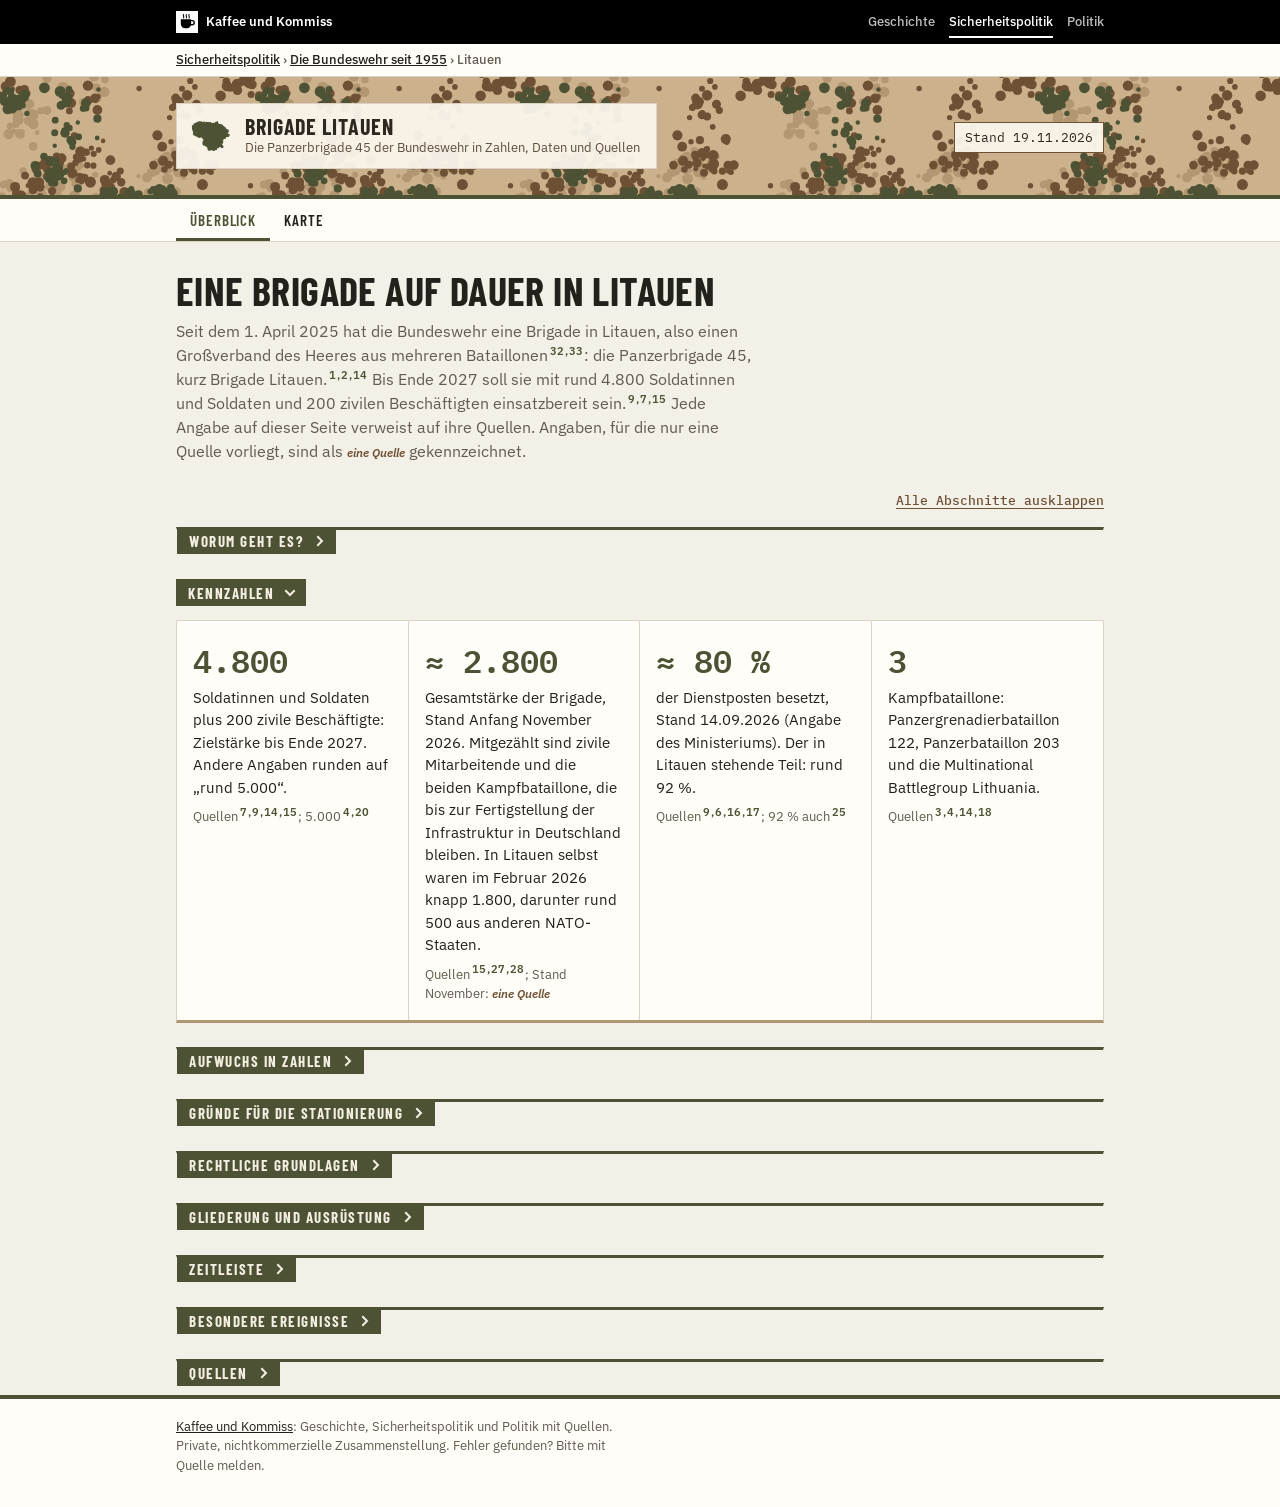
==== commit 342041ee: "Fußzeile/Untertitel: Reihenfolge Geschichte, Sicherheitspolitik, Politik wie Kopfleiste Co-Authored-" ====
--- a/index.html
+++ b/index.html
@@ -248,7 +248,7 @@
 </main>
 
 <footer class="kk-fuss"><div class="kk-in">
-  <p><a href="https://kaffeeundkommiss.github.io/">Kaffee und Kommiss</a>: Politik, Geschichte und Sicherheitspolitik mit Quellen. Private, nichtkommerzielle Zusammenstellung. Fehler gefunden? Bitte mit Quelle melden.</p>
+  <p><a href="https://kaffeeundkommiss.github.io/">Kaffee und Kommiss</a>: Geschichte, Sicherheitspolitik und Politik mit Quellen. Private, nichtkommerzielle Zusammenstellung. Fehler gefunden? Bitte mit Quelle melden.</p>
 </div></footer>
 </body>
 </html>
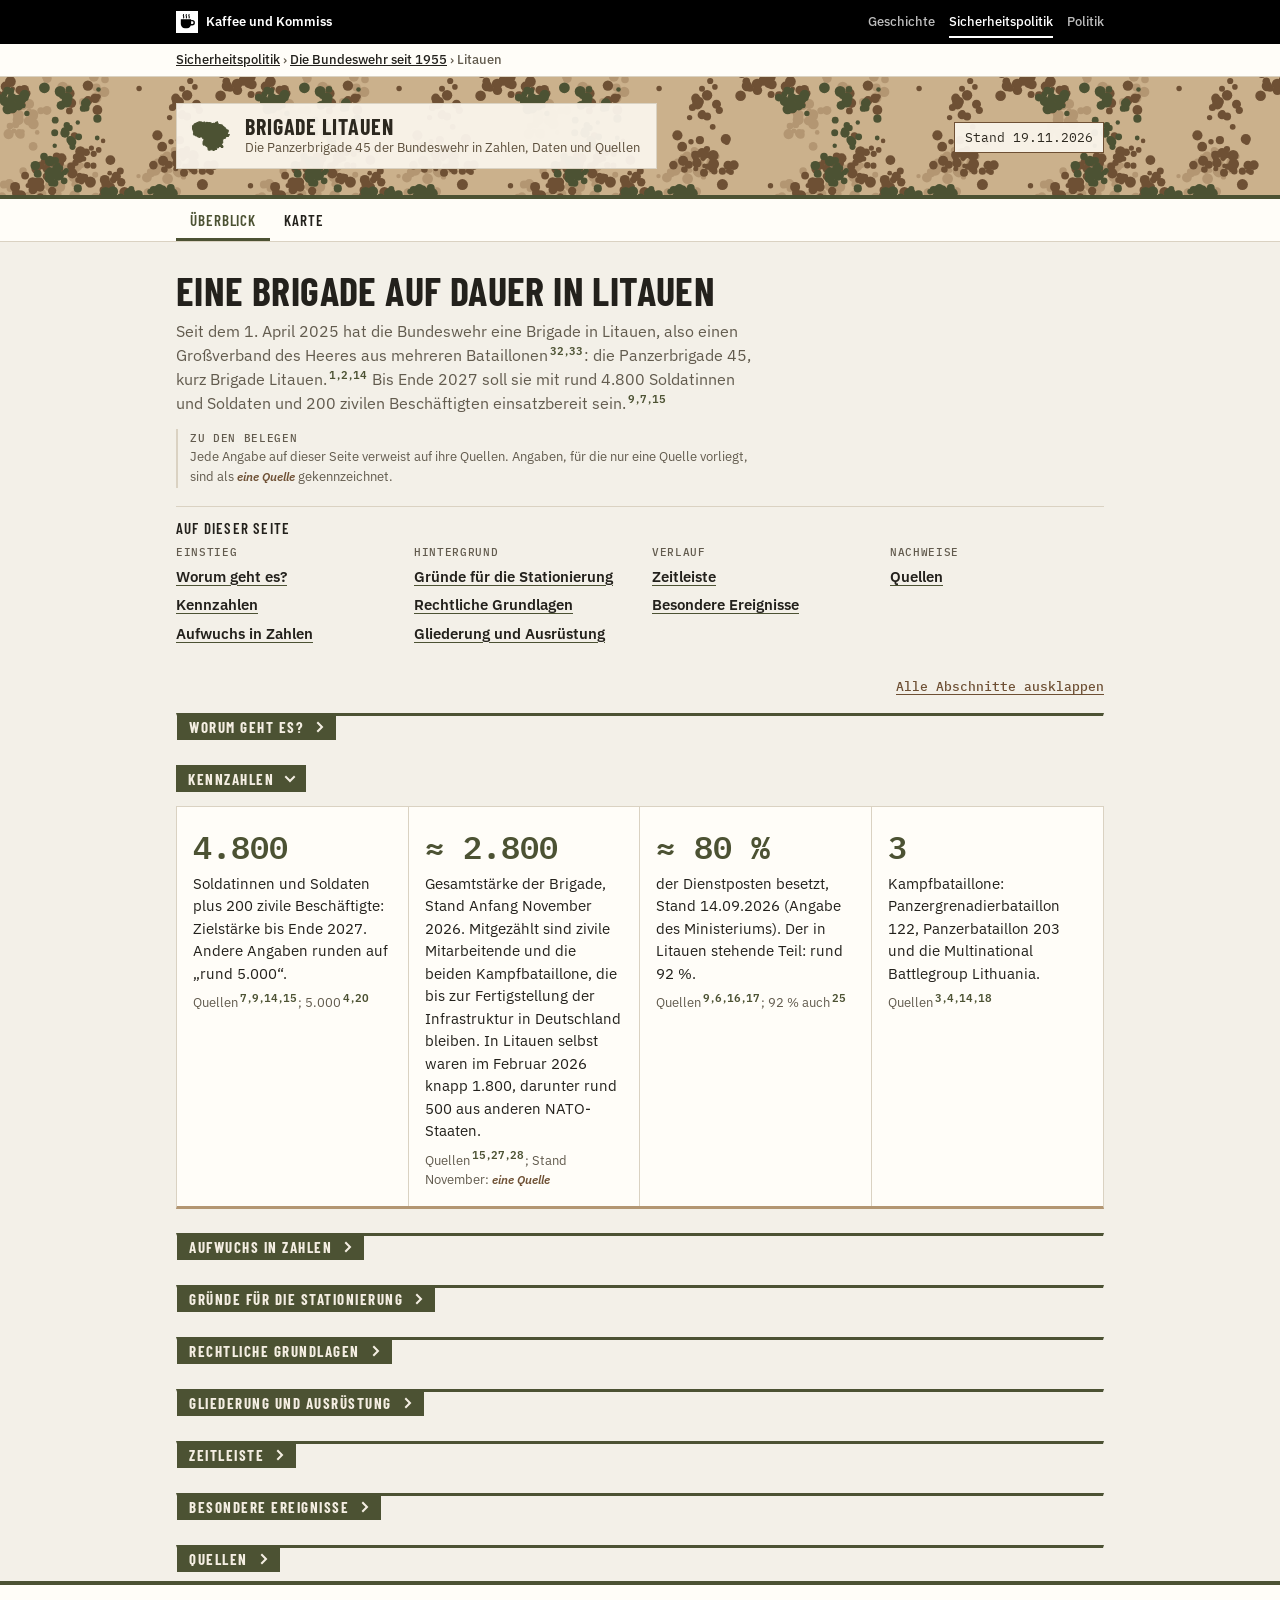
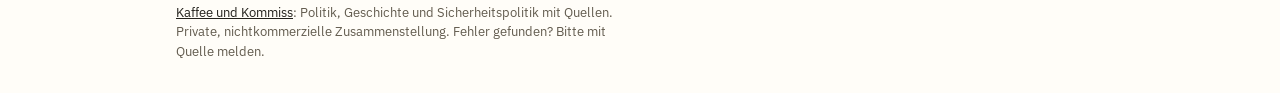
==== commit 300aa6d1: "Einstieg: Inhaltsverzeichnis nach Themen, Belegsystem als eigener Hinweis - Einleitung nennt zuerst " ====
--- a/index.html
+++ b/index.html
@@ -57,7 +57,17 @@
 <main>
   <section class="einleitung">
     <h1>Eine Brigade auf Dauer in Litauen</h1>
-    <p>Seit dem 1. April 2025 hat die Bundeswehr eine Brigade in Litauen, also einen Großverband des Heeres aus mehreren Bataillonen<sup class="q"><a href="#q32" aria-label="Quelle 32">32</a>,<a href="#q33" aria-label="Quelle 33">33</a></sup>: die Panzerbrigade 45, kurz Brigade Litauen.<sup class="q"><a href="#q1" aria-label="Quelle 1">1</a>,<a href="#q2" aria-label="Quelle 2">2</a>,<a href="#q14" aria-label="Quelle 14">14</a></sup> Bis Ende 2027 soll sie mit rund 4.800 Soldatinnen und Soldaten und 200 zivilen Beschäftigten einsatzbereit sein.<sup class="q"><a href="#q9" aria-label="Quelle 9">9</a>,<a href="#q7" aria-label="Quelle 7">7</a>,<a href="#q15" aria-label="Quelle 15">15</a></sup> Jede Angabe auf dieser Seite verweist auf ihre Quellen. Angaben, für die nur eine Quelle vorliegt, sind als <span class="marke-einzel">eine Quelle</span> gekennzeichnet.</p>
+    <p>Seit dem 1. April 2025 hat die Bundeswehr eine Brigade in Litauen, also einen Großverband des Heeres aus mehreren Bataillonen<sup class="q"><a href="#q32" aria-label="Quelle 32">32</a>,<a href="#q33" aria-label="Quelle 33">33</a></sup>: die Panzerbrigade 45, kurz Brigade Litauen.<sup class="q"><a href="#q1" aria-label="Quelle 1">1</a>,<a href="#q2" aria-label="Quelle 2">2</a>,<a href="#q14" aria-label="Quelle 14">14</a></sup> Bis Ende 2027 soll sie mit rund 4.800 Soldatinnen und Soldaten und 200 zivilen Beschäftigten einsatzbereit sein.<sup class="q"><a href="#q9" aria-label="Quelle 9">9</a>,<a href="#q7" aria-label="Quelle 7">7</a>,<a href="#q15" aria-label="Quelle 15">15</a></sup></p>
+    <p class="beleg-hinweis"><span class="beleg-marke">Zu den Belegen</span> Jede Angabe auf dieser Seite verweist auf ihre Quellen. Angaben, für die nur eine Quelle vorliegt, sind als <span class="marke-einzel">eine Quelle</span> gekennzeichnet.</p>
+    <nav class="inhalt" aria-label="Inhalt dieser Seite">
+      <p class="inhalt-titel">Auf dieser Seite</p>
+      <div class="inhalt-gruppen">
+        <div><span class="inhalt-kopf">Einstieg</span><ul><li><a href="#h-worum">Worum geht es?</a></li><li><a href="#h-zahlen">Kennzahlen</a></li><li><a href="#h-aufwuchs">Aufwuchs in Zahlen</a></li></ul></div>
+        <div><span class="inhalt-kopf">Hintergrund</span><ul><li><a href="#h-gruende">Gründe für die Stationierung</a></li><li><a href="#h-recht">Rechtliche Grundlagen</a></li><li><a href="#h-gliederung">Gliederung und Ausrüstung</a></li></ul></div>
+        <div><span class="inhalt-kopf">Verlauf</span><ul><li><a href="#h-zeit">Zeitleiste</a></li><li><a href="#h-ereignisse">Besondere Ereignisse</a></li></ul></div>
+        <div><span class="inhalt-kopf">Nachweise</span><ul><li><a href="#h-quellen">Quellen</a></li></ul></div>
+      </div>
+    </nav>
   </section>
 
   <section aria-labelledby="h-worum" class="karte block">
@@ -217,7 +227,7 @@
       <li id="q9" value="9">Bundesministerium der Verteidigung: <a href="https://www.bmvg.de/de/presse/freiwilliger-aufwuchs-der-brigade-litauen-erfolgreich-6151376">Freiwilliger Aufwuchs der Brigade Litauen erfolgreich</a>. Pressemitteilung, 14.09.2026.</li>
       <li id="q10" value="10">Deutscher Bundestag: <a href="https://www.bundestag.de/presse/hib/kurzmeldungen-1033004">Rahmenbedingungen für Bundeswehr-Brigade in Litauen</a>. heute im bundestag 841/2024, 04.12.2024 (zu Drucksache 20/14020).</li>
       <li id="q11" value="11">Deutscher Bundestag: <a href="https://www.bundestag.de/dokumente/textarchiv/2025/kw05-de-bundeswehr-1042034">Bundestag beschließt Artikelgesetz „Zeitenwende“</a> (mit Bericht zum Abkommen mit Litauen, Drucksachen 20/14020 und 20/14347). Textarchiv, Januar 2025. Nur teilweise im Wortlaut gelesen.</li>
-      <li id="q12" value="12">Verteidigungsministerium der Republik Litauen: <a href="https://web.archive.org/web/20261012062527/https://kam.lt/en/the-bundestag-has-ratified-the-agreement-on-the-rights-of-german-military-personnel-stationed-in-lithuania/">The Bundestag has ratified the agreement on the rights of German military personnel stationed in Lithuania</a>. 31.01.2025 (englisch); Archivkopie Internet Archive vom 12.10.2026, abgerufen 22.11.2026.</li>
+      <li id="q12" value="12">Verteidigungsministerium der Republik Litauen: <a href="https://kam.lt/en/?p=93525">Meldung zur Ratifizierung des Abkommens durch den Bundestag</a>. Ohne Datum auf der Seite (2025).</li>
       <li id="q13" value="13">Navid Linnemann: <a href="https://defence-network.com/stationierung-in-litauen-beschlossene-sache/">Stationierung in Litauen beschlossene Sache</a>. CPM Defence Network, 03.02.2025.</li>
       <li id="q14" value="14">Dorothee Frank: <a href="https://defence-network.com/aufstellungsappell-bundeswehr-brigade-litauen/">Aufstellungsappell der Bundeswehr-Brigade Litauen in Vilnius</a>. CPM Defence Network, 22.05.2025.</li>
       <li id="q15" value="15">Navid Linnemann: <a href="https://defence-network.com/kommandeur-brigade-45-litauen-interview/">Brigade 45: „Bis hierher und keinen Schritt weiter!“</a> (Interview mit Brigadegeneral Christoph Huber). CPM Defence Network, 01.11.2026.</li>
@@ -228,8 +238,8 @@
       <li id="q20" value="20">Andrius Balčiūnas: <a href="https://www.lrt.lt/en/news-in-english/19/2571380/germany-s-litauenbrigade-what-is-it-and-why-was-it-formed">Germany’s Litauenbrigade: what is it and why was it formed?</a> LRT, 23.05.2025.</li>
       <li id="q21" value="21">Benas Gerdžiūnas: <a href="https://www.lrt.lt/en/news-in-english/19/2024119/germany-s-baltic-brigade-announcement-a-check-that-cannot-be-cashed">Germany’s Baltic brigade announcement – a check that cannot be cashed?</a> LRT, 29.06.2023.</li>
       <li id="q22" value="22">Justyna Gotkowska, Jakub Graca: <a href="https://www.osw.waw.pl/en/publikacje/analyses/2023-06-30/a-german-brigade-permanently-stationed-lithuania">A German brigade permanently stationed in Lithuania?</a> Ośrodek Studiów Wschodnich (OSW), Warschau, 30.06.2023.</li>
-      <li id="q23" value="23">Associated Press: <a href="https://web.archive.org/web/20230627075936/https://www.washingtontimes.com/news/2023/jun/26/germany-offers-to-station-4000-troops-in-lithuania/">Germany offers to station 4,000 troops in Lithuania</a>. Abgedruckt in The Washington Times, 26.06.2023; Archivkopie Internet Archive vom 27.06.2023, abgerufen 22.11.2026.</li>
-      <li id="q24" value="24">Derek Scally: <a href="https://www.irishtimes.com/world/europe/2025/05/22/merz-vows-to-defend-nato-territory-as-german-troops-deploy-in-lithuania/">Merz vows to defend Nato territory as German troops deploy in Lithuania</a>. The Irish Times, 22.05.2025.</li>
+      <li id="q23" value="23">Associated Press: <a href="https://m.washingtontimes.com/news/2023/jun/26/germany-offers-to-station-4000-troops-in-lithuania/">Germany offers to station 4,000 troops in Lithuania</a>. Abgedruckt in The Washington Times, 26.06.2023.</li>
+      <li id="q24" value="24">Derek Scally: <a href="https://www.irishtimes.com/world/europe/2025/05/22/merz-vows-to-defend-nato-territory-as-german-troops-deploy-in-lithuania">Merz vows to defend Nato territory as German troops deploy in Lithuania</a>. The Irish Times, 22.05.2025.</li>
       <li id="q25" value="25">Johanna Urbancik: <a href="https://de.euronews.com/2026/09/14/freiwilligkeit-bundeswehr-soldaten-litauen">Freiwilligkeit gescheitert: Bundeswehr verpflichtet Soldaten für Litauen</a>. Euronews, 14.09.2026 (stützt sich auf Berichte der Bild).</li>
       <li id="q26" value="26">Lennart Zielke: <a href="https://www.berliner-zeitung.de/article/brigade-litauen-soldaten-werden-erstmals-zwangsversetzt-10400172">BSW attackiert Pistorius: Soldaten sollen gegen ihren Willen nach Litauen</a>. Berliner Zeitung, 16.09.2026. Nur der frei zugängliche Vorspann gelesen.</li>
       <li id="q27" value="27">Bundesministerium der Verteidigung: <a href="https://www.bmvg.de/de/presse/weiterer-meilenstein-aufwuchs-brigade-litauen-6064312">Weiterer Meilenstein beim Aufwuchs der Brigade Litauen</a>. Pressemitteilung, Februar 2026.</li>
@@ -248,7 +258,7 @@
 </main>
 
 <footer class="kk-fuss"><div class="kk-in">
-  <p><a href="https://kaffeeundkommiss.github.io/">Kaffee und Kommiss</a>: Geschichte, Sicherheitspolitik und Politik mit Quellen. Private, nichtkommerzielle Zusammenstellung. Fehler gefunden? Bitte mit Quelle melden.</p>
+  <p><a href="https://kaffeeundkommiss.github.io/">Kaffee und Kommiss</a>: Politik, Geschichte und Sicherheitspolitik mit Quellen. Private, nichtkommerzielle Zusammenstellung. Fehler gefunden? Bitte mit Quelle melden.</p>
 </div></footer>
 </body>
 </html>
--- a/style.css
+++ b/style.css
@@ -360,3 +360,15 @@
 .litauenkarte .ort text{font-size:14px}
 .staerke.breit li{grid-template-columns:5.6em 1fr 5.5em}
 .staerke .b.ziel{background:repeating-linear-gradient(135deg,var(--akzent) 0 4px,transparent 4px 8px);outline:1px solid var(--akzent);outline-offset:-1px}
+
+/* Einstieg (23.11.2026): Belegsystem als zurückhaltender Hinweis, darunter ein nach Themen gruppiertes Inhaltsverzeichnis.
+   Die Links klappen den Zielabschnitt auf (seite.js). Startwerte: 13 px Hinweis, Spalten ab 180 px. */
+.einleitung p.beleg-hinweis{margin-top:14px;padding:2px 0 2px 12px;border-left:2px solid var(--kk-linie);font-size:13px;line-height:1.5;color:var(--kk-grau);max-width:44em}
+.beleg-hinweis .beleg-marke{display:block;margin-bottom:2px;font:500 11px/1.3 var(--kk-mono);letter-spacing:.06em;text-transform:uppercase}
+nav.inhalt{margin-top:18px;padding:12px 0 4px;border-top:1px solid var(--kk-linie)}
+nav.inhalt .inhalt-titel{margin:0 0 8px;font:600 15px/1.2 var(--kk-titel);letter-spacing:.08em;text-transform:uppercase;color:var(--kk-tinte);max-width:none}
+.inhalt-gruppen{display:grid;grid-template-columns:repeat(auto-fit,minmax(180px,1fr));gap:10px 24px}
+.inhalt-kopf{display:block;margin-bottom:4px;font:500 11px/1.3 var(--kk-mono);letter-spacing:.06em;text-transform:uppercase;color:var(--kk-grau)}
+nav.inhalt ul{list-style:none;margin:0;padding:0;display:grid;gap:4px}
+nav.inhalt a{color:var(--kk-tinte);font-size:15px;font-weight:600;text-decoration-color:var(--kk-akzent);text-underline-offset:3px}
+@media (max-width:640px){.inhalt-gruppen{grid-template-columns:1fr 1fr}}
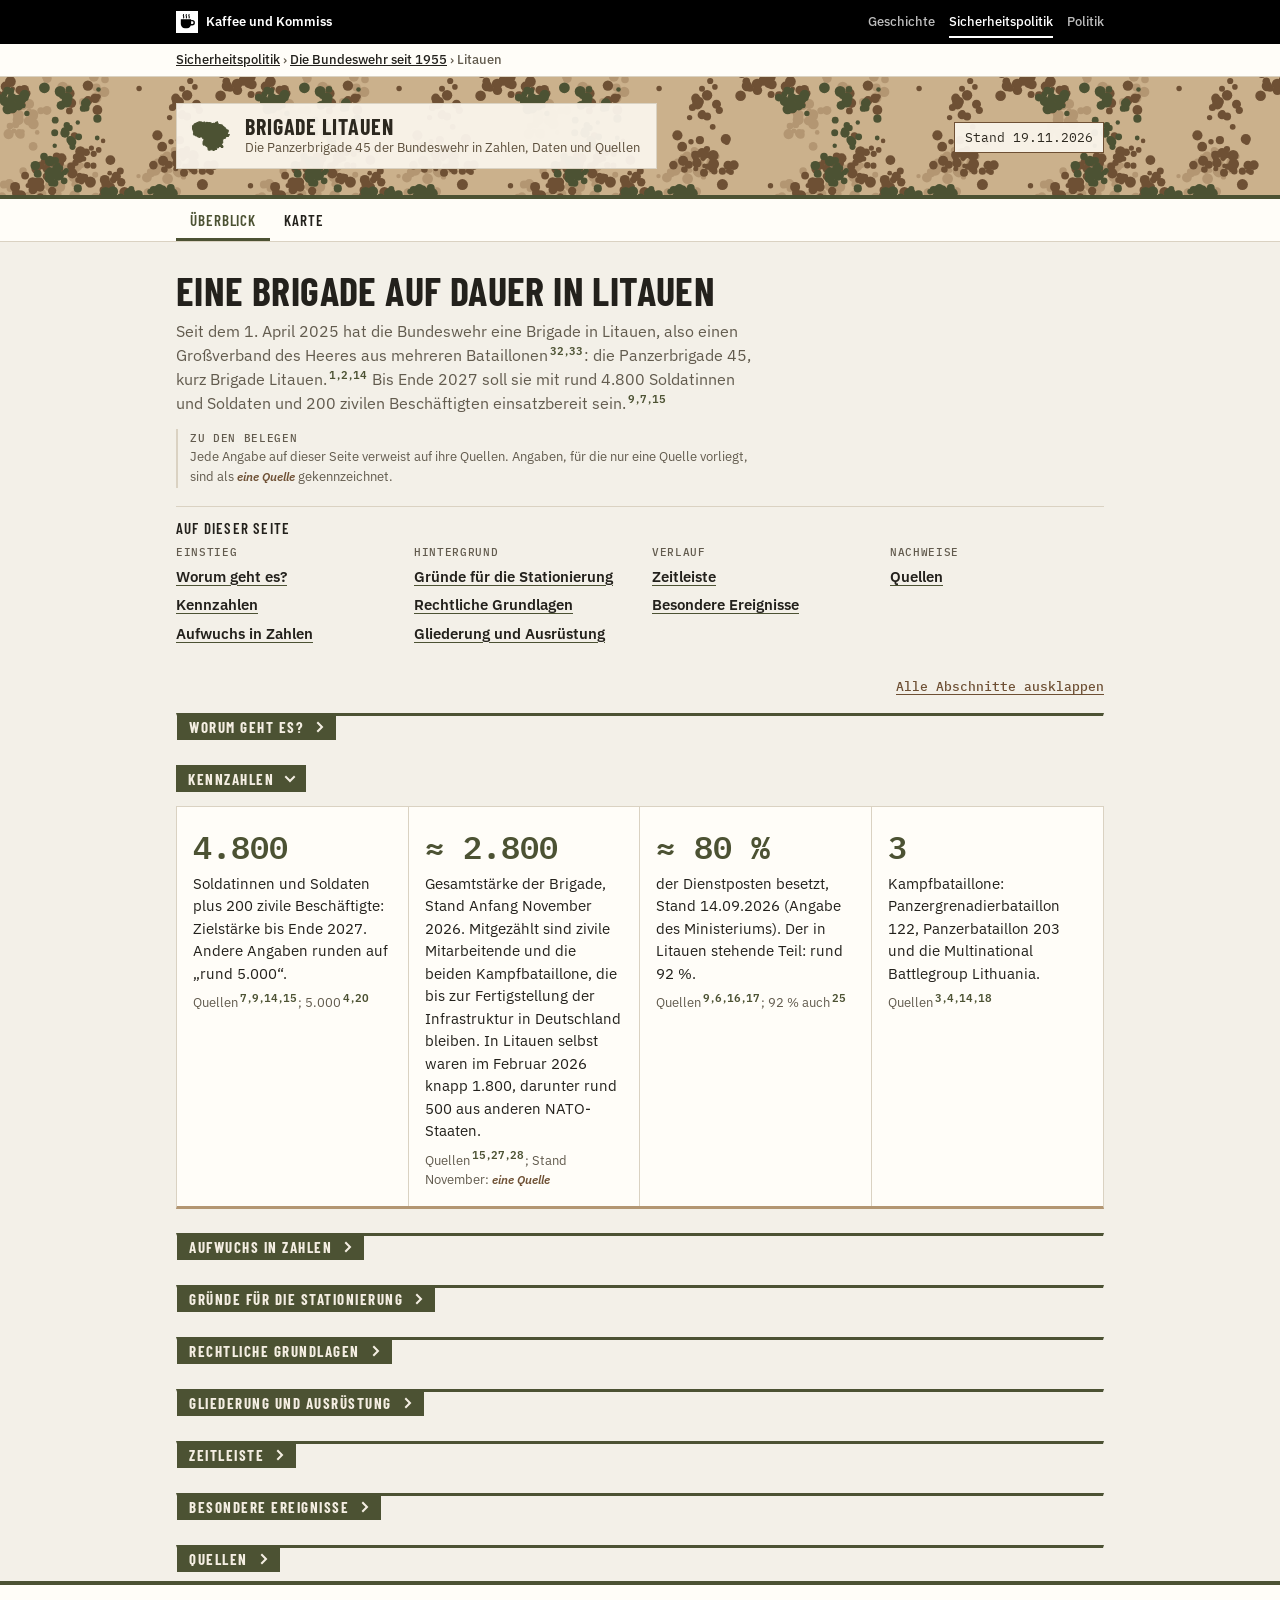
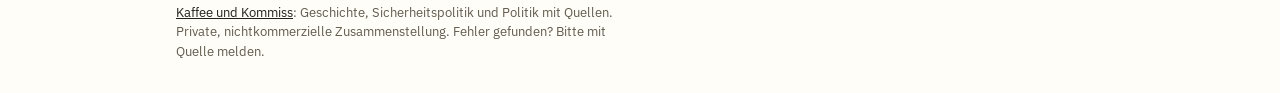
==== commit 4cf769d8: "Merge remote-tracking branch 'origin/main' into claude/project-thread-jznc1h" ====
--- a/index.html
+++ b/index.html
@@ -227,7 +227,7 @@
       <li id="q9" value="9">Bundesministerium der Verteidigung: <a href="https://www.bmvg.de/de/presse/freiwilliger-aufwuchs-der-brigade-litauen-erfolgreich-6151376">Freiwilliger Aufwuchs der Brigade Litauen erfolgreich</a>. Pressemitteilung, 14.09.2026.</li>
       <li id="q10" value="10">Deutscher Bundestag: <a href="https://www.bundestag.de/presse/hib/kurzmeldungen-1033004">Rahmenbedingungen für Bundeswehr-Brigade in Litauen</a>. heute im bundestag 841/2024, 04.12.2024 (zu Drucksache 20/14020).</li>
       <li id="q11" value="11">Deutscher Bundestag: <a href="https://www.bundestag.de/dokumente/textarchiv/2025/kw05-de-bundeswehr-1042034">Bundestag beschließt Artikelgesetz „Zeitenwende“</a> (mit Bericht zum Abkommen mit Litauen, Drucksachen 20/14020 und 20/14347). Textarchiv, Januar 2025. Nur teilweise im Wortlaut gelesen.</li>
-      <li id="q12" value="12">Verteidigungsministerium der Republik Litauen: <a href="https://kam.lt/en/?p=93525">Meldung zur Ratifizierung des Abkommens durch den Bundestag</a>. Ohne Datum auf der Seite (2025).</li>
+      <li id="q12" value="12">Verteidigungsministerium der Republik Litauen: <a href="https://web.archive.org/web/20261012062527/https://kam.lt/en/the-bundestag-has-ratified-the-agreement-on-the-rights-of-german-military-personnel-stationed-in-lithuania/">The Bundestag has ratified the agreement on the rights of German military personnel stationed in Lithuania</a>. 31.01.2025 (englisch); Archivkopie Internet Archive vom 12.10.2026, abgerufen 22.11.2026.</li>
       <li id="q13" value="13">Navid Linnemann: <a href="https://defence-network.com/stationierung-in-litauen-beschlossene-sache/">Stationierung in Litauen beschlossene Sache</a>. CPM Defence Network, 03.02.2025.</li>
       <li id="q14" value="14">Dorothee Frank: <a href="https://defence-network.com/aufstellungsappell-bundeswehr-brigade-litauen/">Aufstellungsappell der Bundeswehr-Brigade Litauen in Vilnius</a>. CPM Defence Network, 22.05.2025.</li>
       <li id="q15" value="15">Navid Linnemann: <a href="https://defence-network.com/kommandeur-brigade-45-litauen-interview/">Brigade 45: „Bis hierher und keinen Schritt weiter!“</a> (Interview mit Brigadegeneral Christoph Huber). CPM Defence Network, 01.11.2026.</li>
@@ -238,8 +238,8 @@
       <li id="q20" value="20">Andrius Balčiūnas: <a href="https://www.lrt.lt/en/news-in-english/19/2571380/germany-s-litauenbrigade-what-is-it-and-why-was-it-formed">Germany’s Litauenbrigade: what is it and why was it formed?</a> LRT, 23.05.2025.</li>
       <li id="q21" value="21">Benas Gerdžiūnas: <a href="https://www.lrt.lt/en/news-in-english/19/2024119/germany-s-baltic-brigade-announcement-a-check-that-cannot-be-cashed">Germany’s Baltic brigade announcement – a check that cannot be cashed?</a> LRT, 29.06.2023.</li>
       <li id="q22" value="22">Justyna Gotkowska, Jakub Graca: <a href="https://www.osw.waw.pl/en/publikacje/analyses/2023-06-30/a-german-brigade-permanently-stationed-lithuania">A German brigade permanently stationed in Lithuania?</a> Ośrodek Studiów Wschodnich (OSW), Warschau, 30.06.2023.</li>
-      <li id="q23" value="23">Associated Press: <a href="https://m.washingtontimes.com/news/2023/jun/26/germany-offers-to-station-4000-troops-in-lithuania/">Germany offers to station 4,000 troops in Lithuania</a>. Abgedruckt in The Washington Times, 26.06.2023.</li>
-      <li id="q24" value="24">Derek Scally: <a href="https://www.irishtimes.com/world/europe/2025/05/22/merz-vows-to-defend-nato-territory-as-german-troops-deploy-in-lithuania">Merz vows to defend Nato territory as German troops deploy in Lithuania</a>. The Irish Times, 22.05.2025.</li>
+      <li id="q23" value="23">Associated Press: <a href="https://web.archive.org/web/20230627075936/https://www.washingtontimes.com/news/2023/jun/26/germany-offers-to-station-4000-troops-in-lithuania/">Germany offers to station 4,000 troops in Lithuania</a>. Abgedruckt in The Washington Times, 26.06.2023; Archivkopie Internet Archive vom 27.06.2023, abgerufen 22.11.2026.</li>
+      <li id="q24" value="24">Derek Scally: <a href="https://www.irishtimes.com/world/europe/2025/05/22/merz-vows-to-defend-nato-territory-as-german-troops-deploy-in-lithuania/">Merz vows to defend Nato territory as German troops deploy in Lithuania</a>. The Irish Times, 22.05.2025.</li>
       <li id="q25" value="25">Johanna Urbancik: <a href="https://de.euronews.com/2026/09/14/freiwilligkeit-bundeswehr-soldaten-litauen">Freiwilligkeit gescheitert: Bundeswehr verpflichtet Soldaten für Litauen</a>. Euronews, 14.09.2026 (stützt sich auf Berichte der Bild).</li>
       <li id="q26" value="26">Lennart Zielke: <a href="https://www.berliner-zeitung.de/article/brigade-litauen-soldaten-werden-erstmals-zwangsversetzt-10400172">BSW attackiert Pistorius: Soldaten sollen gegen ihren Willen nach Litauen</a>. Berliner Zeitung, 16.09.2026. Nur der frei zugängliche Vorspann gelesen.</li>
       <li id="q27" value="27">Bundesministerium der Verteidigung: <a href="https://www.bmvg.de/de/presse/weiterer-meilenstein-aufwuchs-brigade-litauen-6064312">Weiterer Meilenstein beim Aufwuchs der Brigade Litauen</a>. Pressemitteilung, Februar 2026.</li>
@@ -258,7 +258,7 @@
 </main>
 
 <footer class="kk-fuss"><div class="kk-in">
-  <p><a href="https://kaffeeundkommiss.github.io/">Kaffee und Kommiss</a>: Politik, Geschichte und Sicherheitspolitik mit Quellen. Private, nichtkommerzielle Zusammenstellung. Fehler gefunden? Bitte mit Quelle melden.</p>
+  <p><a href="https://kaffeeundkommiss.github.io/">Kaffee und Kommiss</a>: Geschichte, Sicherheitspolitik und Politik mit Quellen. Private, nichtkommerzielle Zusammenstellung. Fehler gefunden? Bitte mit Quelle melden.</p>
 </div></footer>
 </body>
 </html>
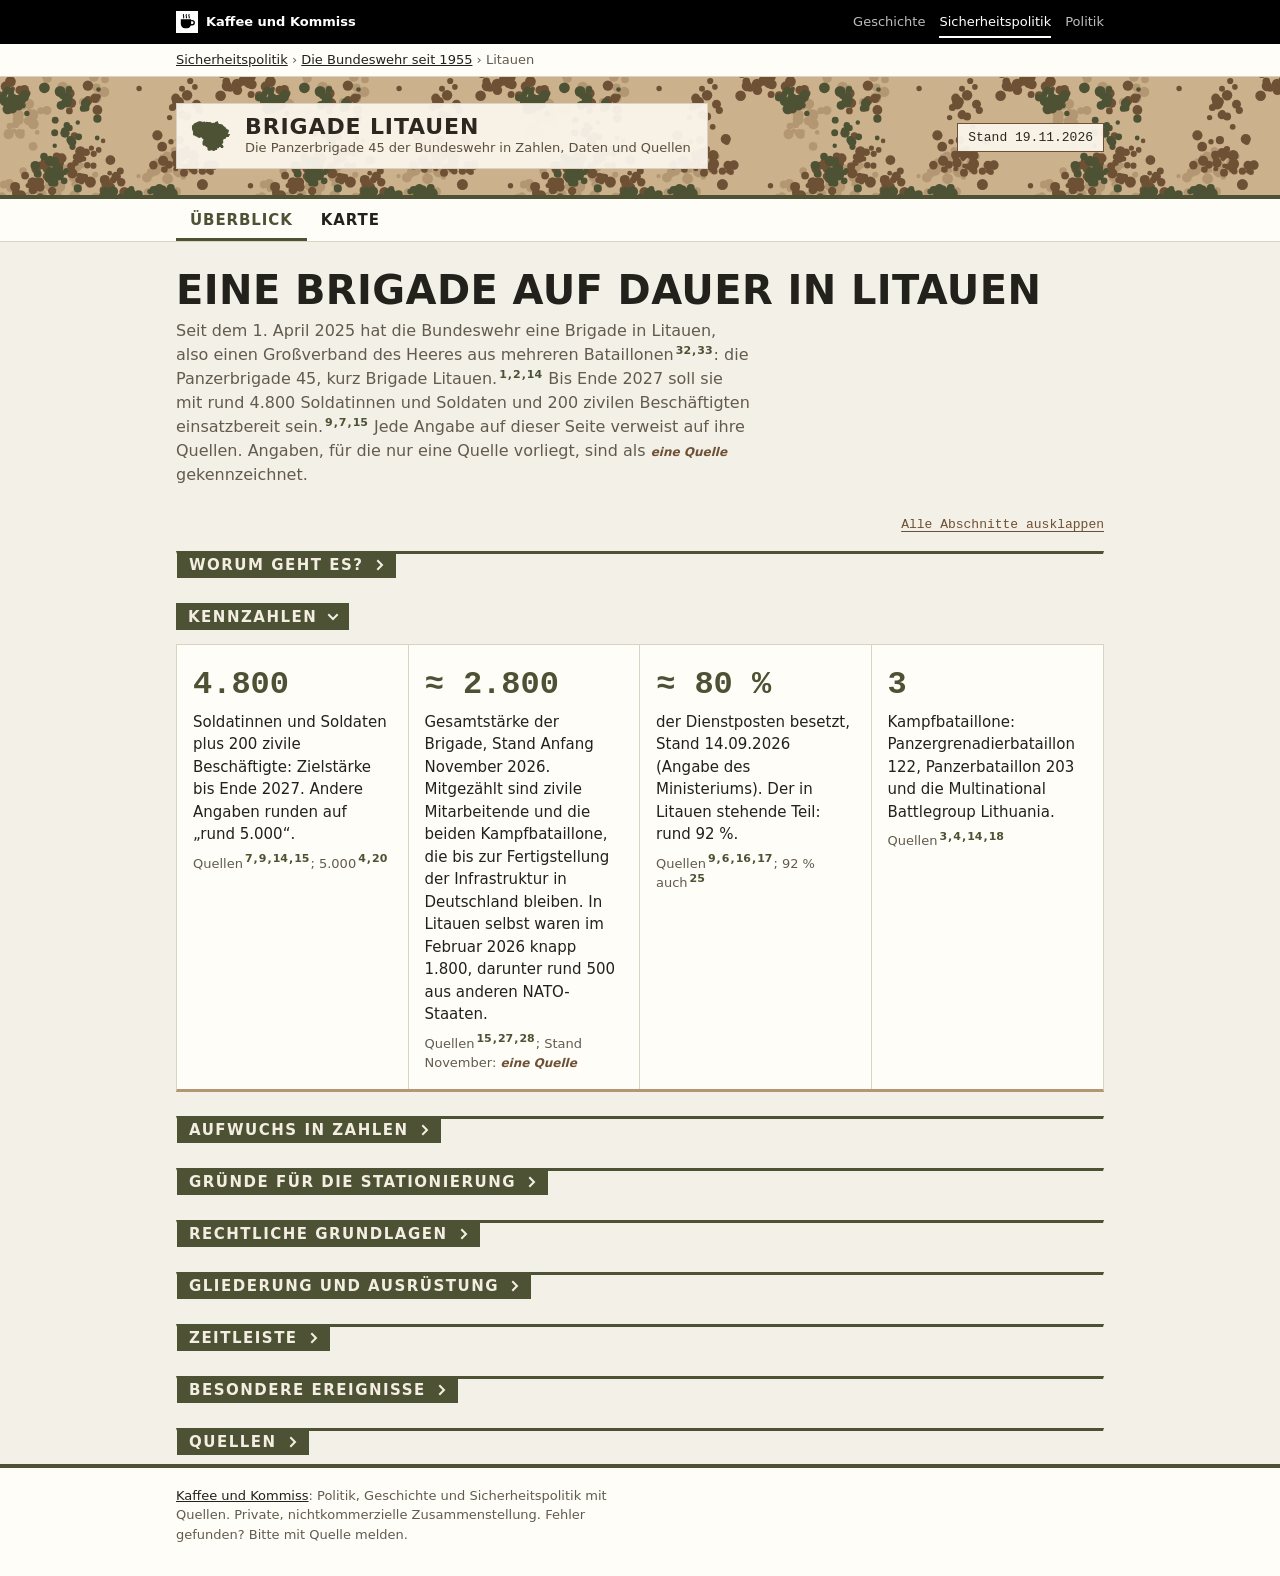
==== commit 10f8c0e0: "Schriften von kaffeeundkommiss.github.io statt Google Fonts laden Google-Fonts-Links und preconnect " ====
--- a/index.html
+++ b/index.html
@@ -22,9 +22,7 @@
 <link rel="icon" href="favicon.svg" type="image/svg+xml">
 <link rel="icon" href="favicon-32.png" type="image/png" sizes="32x32">
 <link rel="apple-touch-icon" href="apple-touch-icon.png">
-<link rel="preconnect" href="https://fonts.googleapis.com">
-<link rel="preconnect" href="https://fonts.gstatic.com" crossorigin>
-<link rel="stylesheet" href="https://fonts.googleapis.com/css2?family=Barlow+Condensed:wght@500;600;700&family=IBM+Plex+Sans:wght@400;500;600;700&family=IBM+Plex+Mono:wght@400;500;600&display=swap">
+<link rel="stylesheet" href="https://kaffeeundkommiss.github.io/schriften/schriften.css">
 <link rel="stylesheet" href="basis.css">
 <link rel="stylesheet" href="style.css">
 <script src="seite.js" defer></script>
@@ -57,17 +55,7 @@
 <main>
   <section class="einleitung">
     <h1>Eine Brigade auf Dauer in Litauen</h1>
-    <p>Seit dem 1. April 2025 hat die Bundeswehr eine Brigade in Litauen, also einen Großverband des Heeres aus mehreren Bataillonen<sup class="q"><a href="#q32" aria-label="Quelle 32">32</a>,<a href="#q33" aria-label="Quelle 33">33</a></sup>: die Panzerbrigade 45, kurz Brigade Litauen.<sup class="q"><a href="#q1" aria-label="Quelle 1">1</a>,<a href="#q2" aria-label="Quelle 2">2</a>,<a href="#q14" aria-label="Quelle 14">14</a></sup> Bis Ende 2027 soll sie mit rund 4.800 Soldatinnen und Soldaten und 200 zivilen Beschäftigten einsatzbereit sein.<sup class="q"><a href="#q9" aria-label="Quelle 9">9</a>,<a href="#q7" aria-label="Quelle 7">7</a>,<a href="#q15" aria-label="Quelle 15">15</a></sup></p>
-    <p class="beleg-hinweis"><span class="beleg-marke">Zu den Belegen</span> Jede Angabe auf dieser Seite verweist auf ihre Quellen. Angaben, für die nur eine Quelle vorliegt, sind als <span class="marke-einzel">eine Quelle</span> gekennzeichnet.</p>
-    <nav class="inhalt" aria-label="Inhalt dieser Seite">
-      <p class="inhalt-titel">Auf dieser Seite</p>
-      <div class="inhalt-gruppen">
-        <div><span class="inhalt-kopf">Einstieg</span><ul><li><a href="#h-worum">Worum geht es?</a></li><li><a href="#h-zahlen">Kennzahlen</a></li><li><a href="#h-aufwuchs">Aufwuchs in Zahlen</a></li></ul></div>
-        <div><span class="inhalt-kopf">Hintergrund</span><ul><li><a href="#h-gruende">Gründe für die Stationierung</a></li><li><a href="#h-recht">Rechtliche Grundlagen</a></li><li><a href="#h-gliederung">Gliederung und Ausrüstung</a></li></ul></div>
-        <div><span class="inhalt-kopf">Verlauf</span><ul><li><a href="#h-zeit">Zeitleiste</a></li><li><a href="#h-ereignisse">Besondere Ereignisse</a></li></ul></div>
-        <div><span class="inhalt-kopf">Nachweise</span><ul><li><a href="#h-quellen">Quellen</a></li></ul></div>
-      </div>
-    </nav>
+    <p>Seit dem 1. April 2025 hat die Bundeswehr eine Brigade in Litauen, also einen Großverband des Heeres aus mehreren Bataillonen<sup class="q"><a href="#q32" aria-label="Quelle 32">32</a>,<a href="#q33" aria-label="Quelle 33">33</a></sup>: die Panzerbrigade 45, kurz Brigade Litauen.<sup class="q"><a href="#q1" aria-label="Quelle 1">1</a>,<a href="#q2" aria-label="Quelle 2">2</a>,<a href="#q14" aria-label="Quelle 14">14</a></sup> Bis Ende 2027 soll sie mit rund 4.800 Soldatinnen und Soldaten und 200 zivilen Beschäftigten einsatzbereit sein.<sup class="q"><a href="#q9" aria-label="Quelle 9">9</a>,<a href="#q7" aria-label="Quelle 7">7</a>,<a href="#q15" aria-label="Quelle 15">15</a></sup> Jede Angabe auf dieser Seite verweist auf ihre Quellen. Angaben, für die nur eine Quelle vorliegt, sind als <span class="marke-einzel">eine Quelle</span> gekennzeichnet.</p>
   </section>
 
   <section aria-labelledby="h-worum" class="karte block">
@@ -227,7 +215,7 @@
       <li id="q9" value="9">Bundesministerium der Verteidigung: <a href="https://www.bmvg.de/de/presse/freiwilliger-aufwuchs-der-brigade-litauen-erfolgreich-6151376">Freiwilliger Aufwuchs der Brigade Litauen erfolgreich</a>. Pressemitteilung, 14.09.2026.</li>
       <li id="q10" value="10">Deutscher Bundestag: <a href="https://www.bundestag.de/presse/hib/kurzmeldungen-1033004">Rahmenbedingungen für Bundeswehr-Brigade in Litauen</a>. heute im bundestag 841/2024, 04.12.2024 (zu Drucksache 20/14020).</li>
       <li id="q11" value="11">Deutscher Bundestag: <a href="https://www.bundestag.de/dokumente/textarchiv/2025/kw05-de-bundeswehr-1042034">Bundestag beschließt Artikelgesetz „Zeitenwende“</a> (mit Bericht zum Abkommen mit Litauen, Drucksachen 20/14020 und 20/14347). Textarchiv, Januar 2025. Nur teilweise im Wortlaut gelesen.</li>
-      <li id="q12" value="12">Verteidigungsministerium der Republik Litauen: <a href="https://web.archive.org/web/20261012062527/https://kam.lt/en/the-bundestag-has-ratified-the-agreement-on-the-rights-of-german-military-personnel-stationed-in-lithuania/">The Bundestag has ratified the agreement on the rights of German military personnel stationed in Lithuania</a>. 31.01.2025 (englisch); Archivkopie Internet Archive vom 12.10.2026, abgerufen 22.11.2026.</li>
+      <li id="q12" value="12">Verteidigungsministerium der Republik Litauen: <a href="https://kam.lt/en/?p=93525">Meldung zur Ratifizierung des Abkommens durch den Bundestag</a>. Ohne Datum auf der Seite (2025).</li>
       <li id="q13" value="13">Navid Linnemann: <a href="https://defence-network.com/stationierung-in-litauen-beschlossene-sache/">Stationierung in Litauen beschlossene Sache</a>. CPM Defence Network, 03.02.2025.</li>
       <li id="q14" value="14">Dorothee Frank: <a href="https://defence-network.com/aufstellungsappell-bundeswehr-brigade-litauen/">Aufstellungsappell der Bundeswehr-Brigade Litauen in Vilnius</a>. CPM Defence Network, 22.05.2025.</li>
       <li id="q15" value="15">Navid Linnemann: <a href="https://defence-network.com/kommandeur-brigade-45-litauen-interview/">Brigade 45: „Bis hierher und keinen Schritt weiter!“</a> (Interview mit Brigadegeneral Christoph Huber). CPM Defence Network, 01.11.2026.</li>
@@ -238,8 +226,8 @@
       <li id="q20" value="20">Andrius Balčiūnas: <a href="https://www.lrt.lt/en/news-in-english/19/2571380/germany-s-litauenbrigade-what-is-it-and-why-was-it-formed">Germany’s Litauenbrigade: what is it and why was it formed?</a> LRT, 23.05.2025.</li>
       <li id="q21" value="21">Benas Gerdžiūnas: <a href="https://www.lrt.lt/en/news-in-english/19/2024119/germany-s-baltic-brigade-announcement-a-check-that-cannot-be-cashed">Germany’s Baltic brigade announcement – a check that cannot be cashed?</a> LRT, 29.06.2023.</li>
       <li id="q22" value="22">Justyna Gotkowska, Jakub Graca: <a href="https://www.osw.waw.pl/en/publikacje/analyses/2023-06-30/a-german-brigade-permanently-stationed-lithuania">A German brigade permanently stationed in Lithuania?</a> Ośrodek Studiów Wschodnich (OSW), Warschau, 30.06.2023.</li>
-      <li id="q23" value="23">Associated Press: <a href="https://web.archive.org/web/20230627075936/https://www.washingtontimes.com/news/2023/jun/26/germany-offers-to-station-4000-troops-in-lithuania/">Germany offers to station 4,000 troops in Lithuania</a>. Abgedruckt in The Washington Times, 26.06.2023; Archivkopie Internet Archive vom 27.06.2023, abgerufen 22.11.2026.</li>
-      <li id="q24" value="24">Derek Scally: <a href="https://www.irishtimes.com/world/europe/2025/05/22/merz-vows-to-defend-nato-territory-as-german-troops-deploy-in-lithuania/">Merz vows to defend Nato territory as German troops deploy in Lithuania</a>. The Irish Times, 22.05.2025.</li>
+      <li id="q23" value="23">Associated Press: <a href="https://m.washingtontimes.com/news/2023/jun/26/germany-offers-to-station-4000-troops-in-lithuania/">Germany offers to station 4,000 troops in Lithuania</a>. Abgedruckt in The Washington Times, 26.06.2023.</li>
+      <li id="q24" value="24">Derek Scally: <a href="https://www.irishtimes.com/world/europe/2025/05/22/merz-vows-to-defend-nato-territory-as-german-troops-deploy-in-lithuania">Merz vows to defend Nato territory as German troops deploy in Lithuania</a>. The Irish Times, 22.05.2025.</li>
       <li id="q25" value="25">Johanna Urbancik: <a href="https://de.euronews.com/2026/09/14/freiwilligkeit-bundeswehr-soldaten-litauen">Freiwilligkeit gescheitert: Bundeswehr verpflichtet Soldaten für Litauen</a>. Euronews, 14.09.2026 (stützt sich auf Berichte der Bild).</li>
       <li id="q26" value="26">Lennart Zielke: <a href="https://www.berliner-zeitung.de/article/brigade-litauen-soldaten-werden-erstmals-zwangsversetzt-10400172">BSW attackiert Pistorius: Soldaten sollen gegen ihren Willen nach Litauen</a>. Berliner Zeitung, 16.09.2026. Nur der frei zugängliche Vorspann gelesen.</li>
       <li id="q27" value="27">Bundesministerium der Verteidigung: <a href="https://www.bmvg.de/de/presse/weiterer-meilenstein-aufwuchs-brigade-litauen-6064312">Weiterer Meilenstein beim Aufwuchs der Brigade Litauen</a>. Pressemitteilung, Februar 2026.</li>
@@ -258,7 +246,7 @@
 </main>
 
 <footer class="kk-fuss"><div class="kk-in">
-  <p><a href="https://kaffeeundkommiss.github.io/">Kaffee und Kommiss</a>: Geschichte, Sicherheitspolitik und Politik mit Quellen. Private, nichtkommerzielle Zusammenstellung. Fehler gefunden? Bitte mit Quelle melden.</p>
+  <p><a href="https://kaffeeundkommiss.github.io/">Kaffee und Kommiss</a>: Politik, Geschichte und Sicherheitspolitik mit Quellen. Private, nichtkommerzielle Zusammenstellung. Fehler gefunden? Bitte mit Quelle melden.</p>
 </div></footer>
 </body>
 </html>
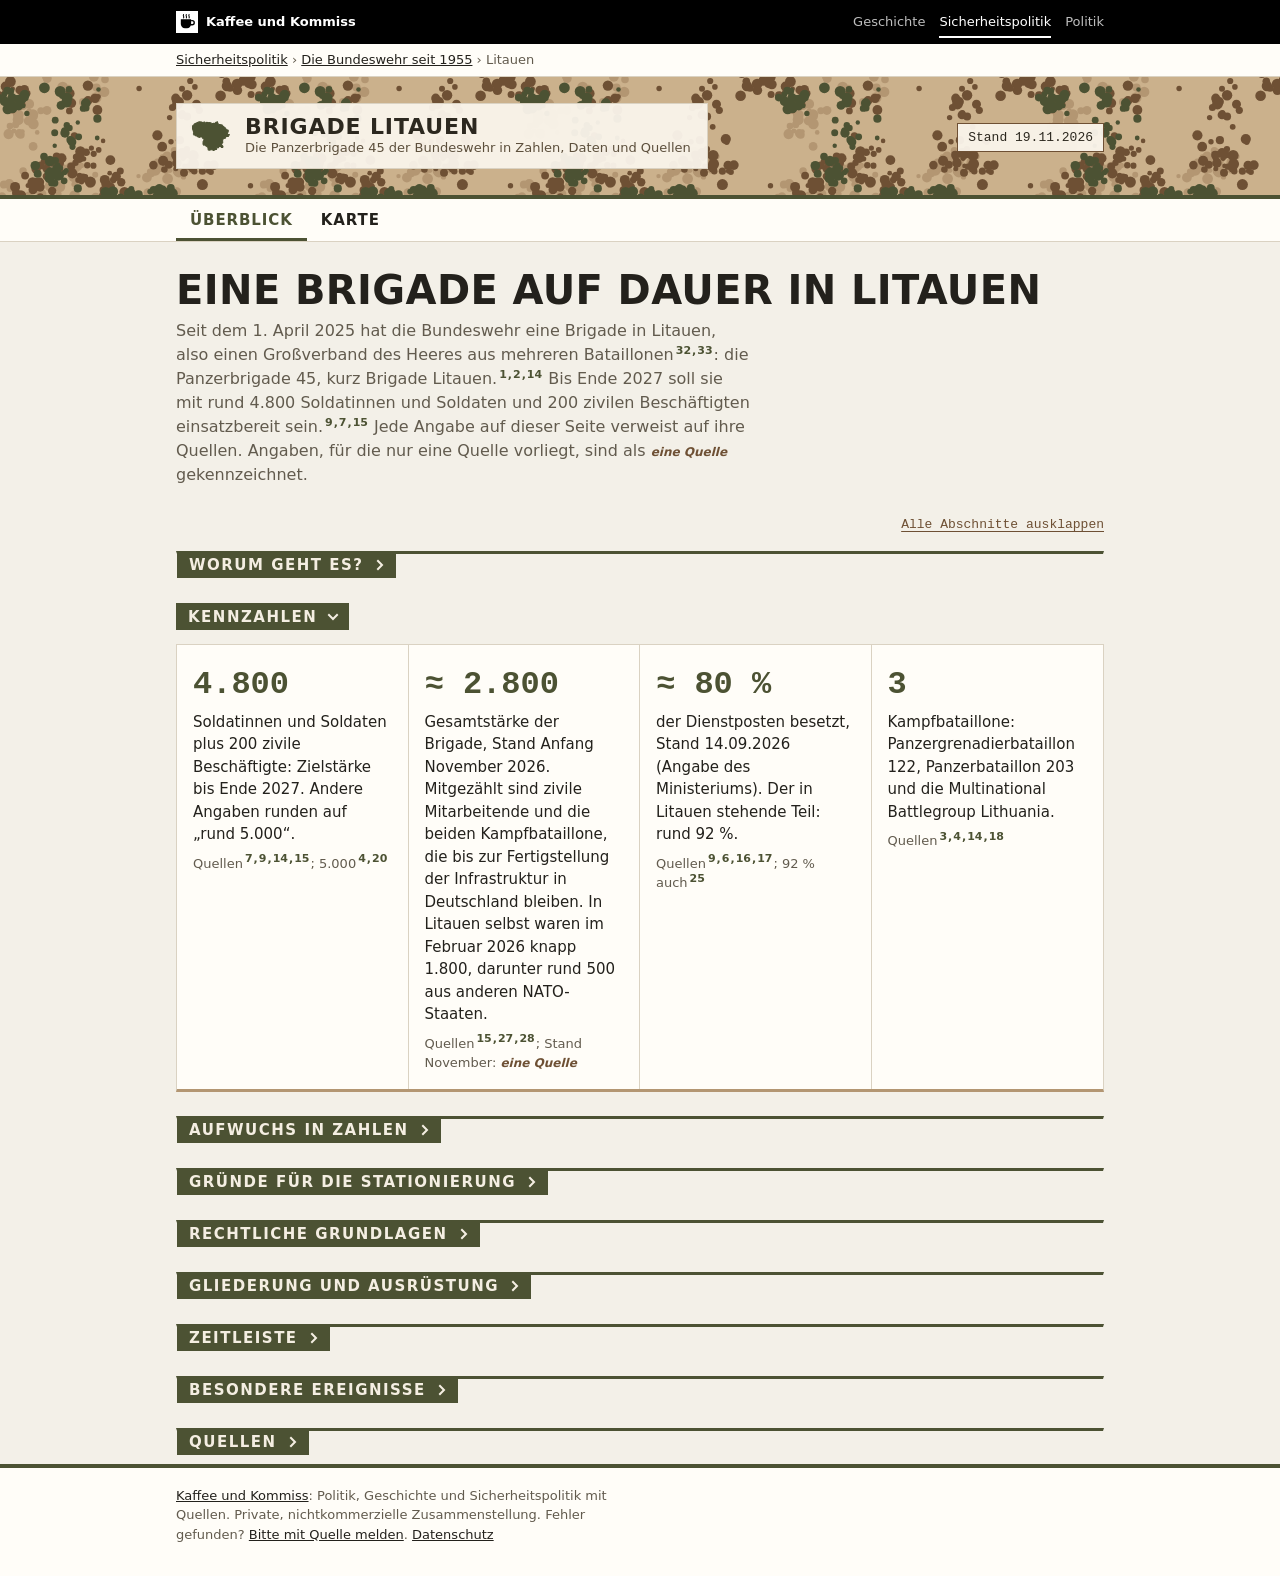
==== commit d64c71cb: "Fußzeile: Meldeweg und Datenschutz verlinken „Bitte mit Quelle melden“ verweist auf https://kaffeeun" ====
--- a/index.html
+++ b/index.html
@@ -246,7 +246,7 @@
 </main>
 
 <footer class="kk-fuss"><div class="kk-in">
-  <p><a href="https://kaffeeundkommiss.github.io/">Kaffee und Kommiss</a>: Politik, Geschichte und Sicherheitspolitik mit Quellen. Private, nichtkommerzielle Zusammenstellung. Fehler gefunden? Bitte mit Quelle melden.</p>
+  <p><a href="https://kaffeeundkommiss.github.io/">Kaffee und Kommiss</a>: Politik, Geschichte und Sicherheitspolitik mit Quellen. Private, nichtkommerzielle Zusammenstellung. Fehler gefunden? <a href="https://kaffeeundkommiss.github.io/kontakt/">Bitte mit Quelle melden</a>. <a href="https://kaffeeundkommiss.github.io/kontakt/#datenschutz">Datenschutz</a></p>
 </div></footer>
 </body>
 </html>
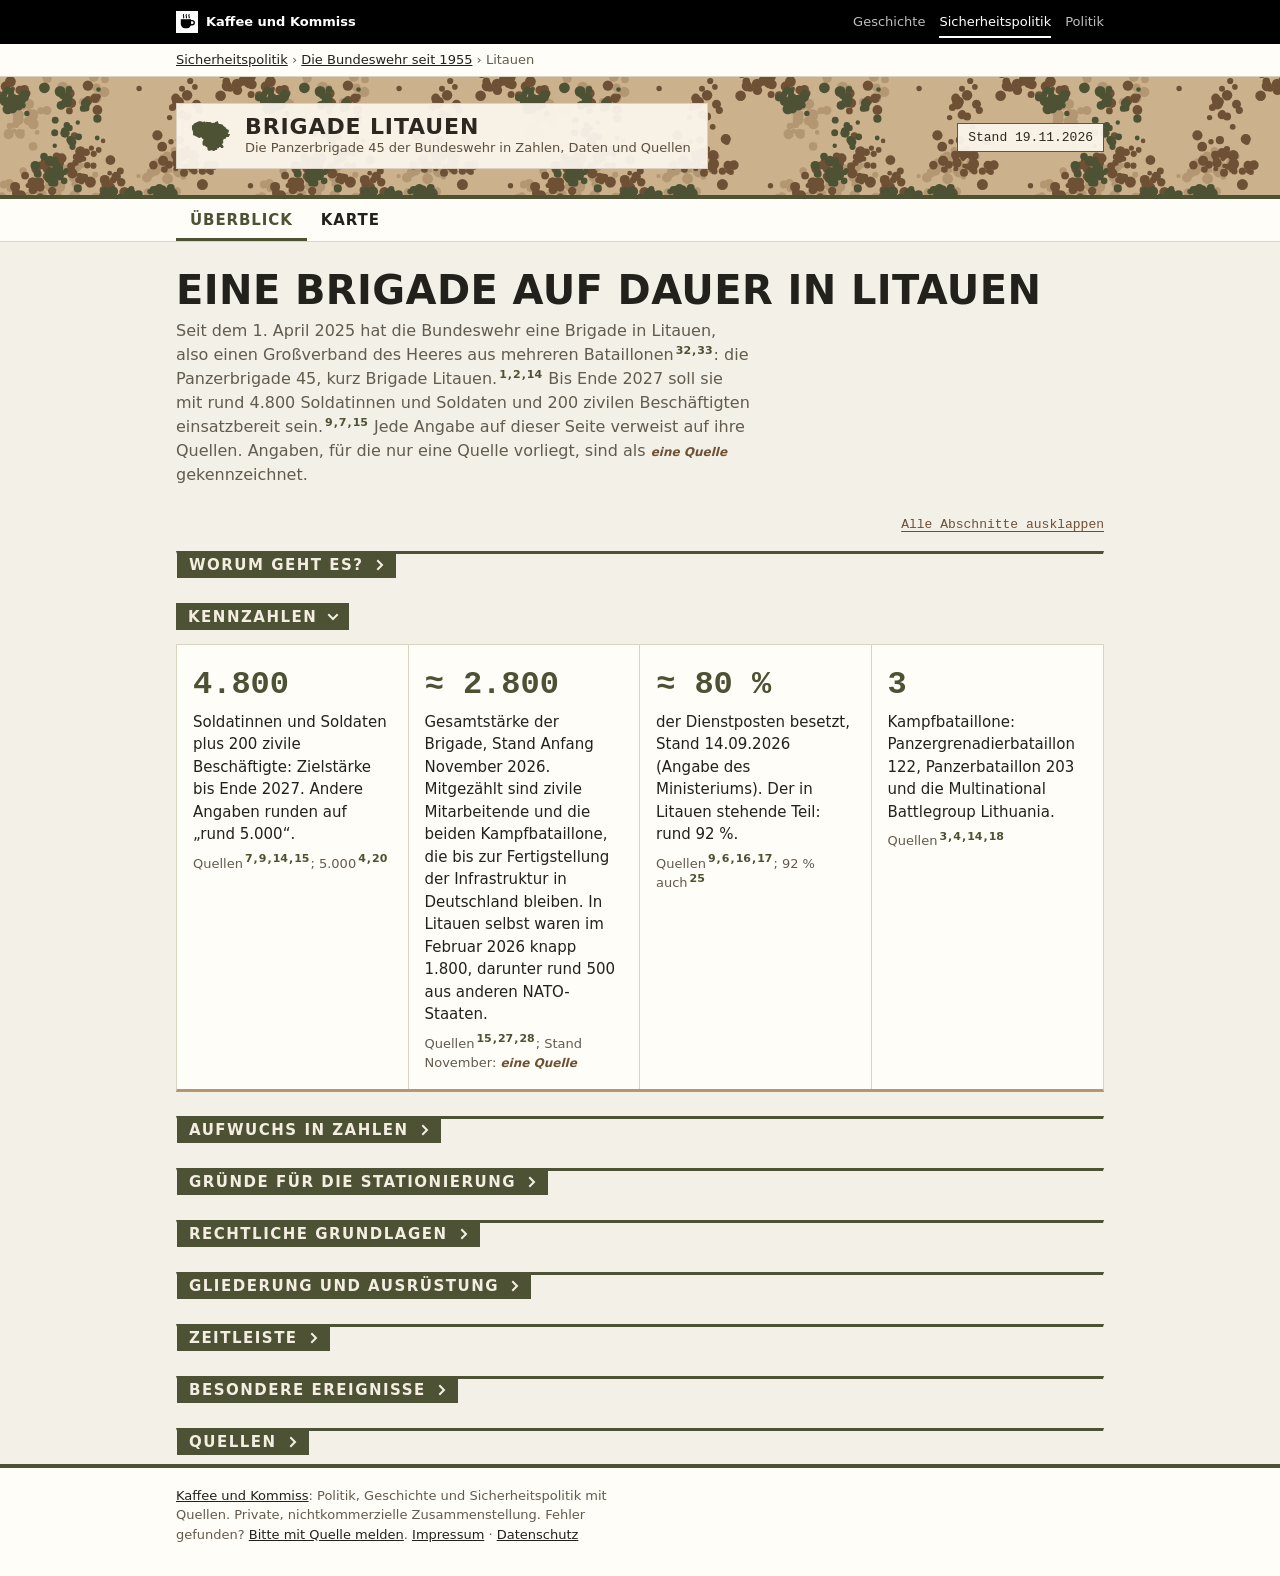
==== commit 4e5235cf: "Fußzeile: Link Impressum ergänzen Co-Authored-By: Claude Opus 5.5 <noreply@anthropic.com> Claude-Ses" ====
--- a/index.html
+++ b/index.html
@@ -246,7 +246,7 @@
 </main>
 
 <footer class="kk-fuss"><div class="kk-in">
-  <p><a href="https://kaffeeundkommiss.github.io/">Kaffee und Kommiss</a>: Politik, Geschichte und Sicherheitspolitik mit Quellen. Private, nichtkommerzielle Zusammenstellung. Fehler gefunden? <a href="https://kaffeeundkommiss.github.io/kontakt/">Bitte mit Quelle melden</a>. <a href="https://kaffeeundkommiss.github.io/kontakt/#datenschutz">Datenschutz</a></p>
+  <p><a href="https://kaffeeundkommiss.github.io/">Kaffee und Kommiss</a>: Politik, Geschichte und Sicherheitspolitik mit Quellen. Private, nichtkommerzielle Zusammenstellung. Fehler gefunden? <a href="https://kaffeeundkommiss.github.io/kontakt/">Bitte mit Quelle melden</a>. <a href="https://kaffeeundkommiss.github.io/kontakt/#impressum">Impressum</a> · <a href="https://kaffeeundkommiss.github.io/kontakt/#datenschutz">Datenschutz</a></p>
 </div></footer>
 </body>
 </html>
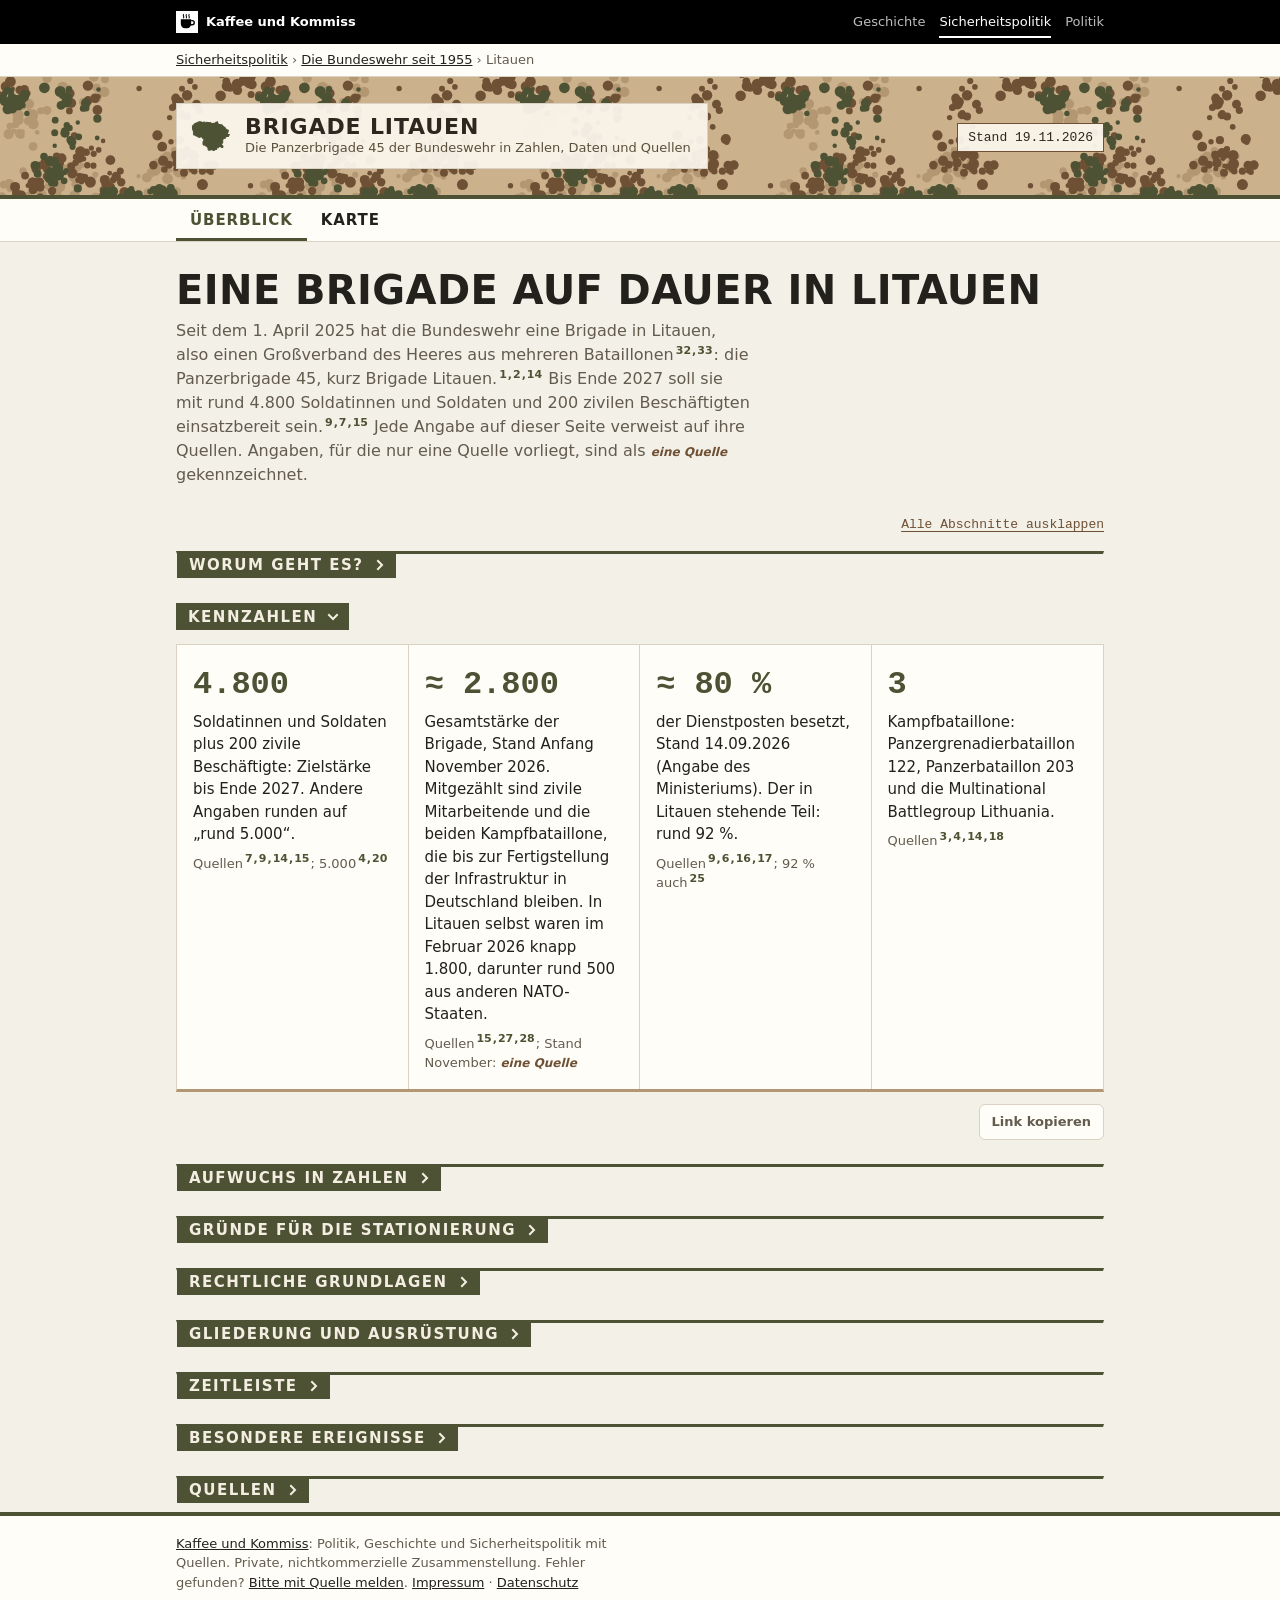
==== commit dff09858: "Link teilen: „Link kopieren“ je Abschnitt wie in den Parteimonitoren Neues Skript link-teilen.js set" ====
--- a/index.html
+++ b/index.html
@@ -248,5 +248,6 @@
 <footer class="kk-fuss"><div class="kk-in">
   <p><a href="https://kaffeeundkommiss.github.io/">Kaffee und Kommiss</a>: Politik, Geschichte und Sicherheitspolitik mit Quellen. Private, nichtkommerzielle Zusammenstellung. Fehler gefunden? <a href="https://kaffeeundkommiss.github.io/kontakt/">Bitte mit Quelle melden</a>. <a href="https://kaffeeundkommiss.github.io/kontakt/#impressum">Impressum</a> · <a href="https://kaffeeundkommiss.github.io/kontakt/#datenschutz">Datenschutz</a></p>
 </div></footer>
+<script src="link-teilen.js?v=1" defer></script>
 </body>
 </html>
